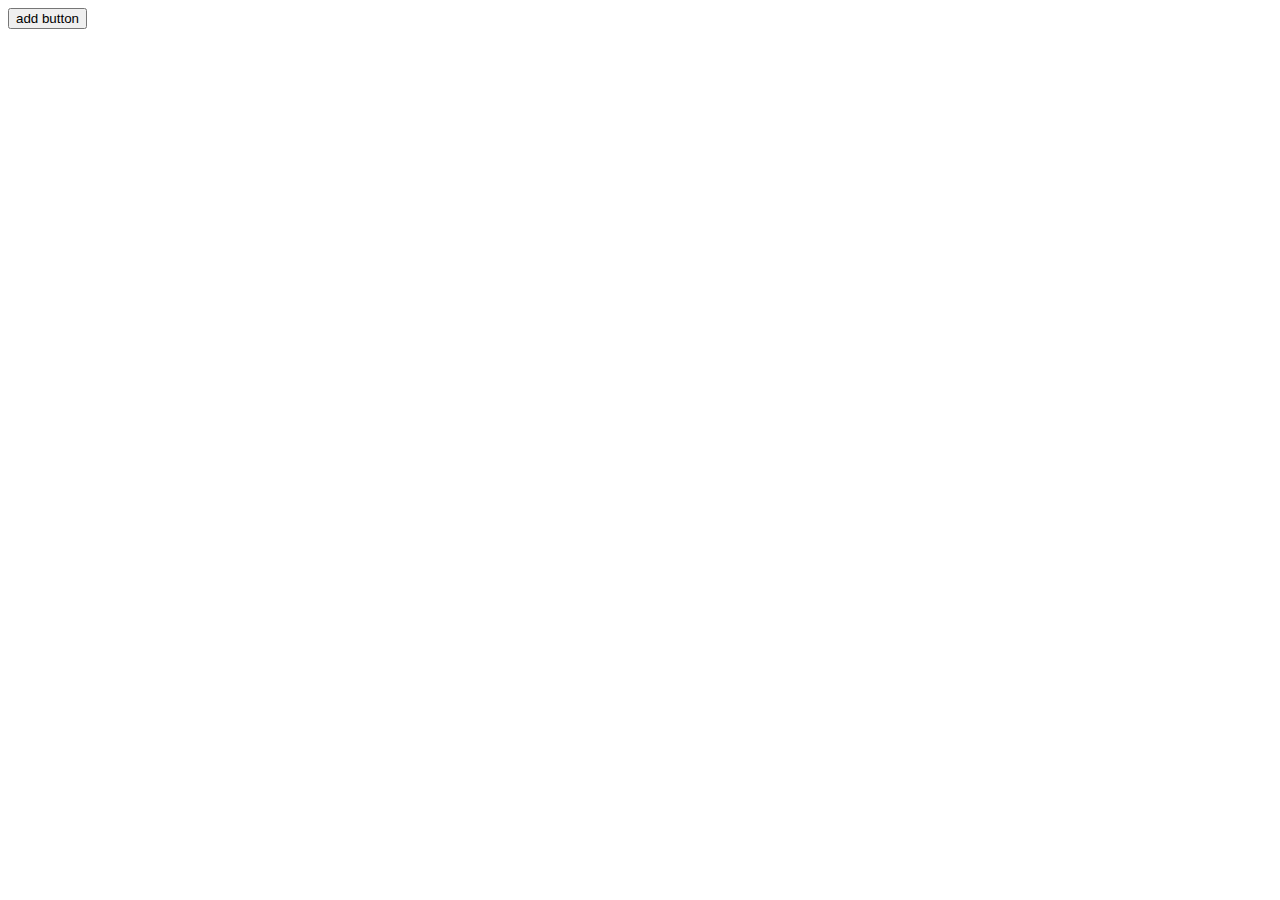
==== index.html @ 5db3c3a9 "button" ====
<!DOCTYPE html>
<html lang="en">
  <head>
    <meta charset="UTF-8" />
    <meta name="viewport" content="width=device-width, initial-scale=1.0" />
    <title>Document</title>
  </head>
  <body>
    <button>add button</button>
    <script src="scripts/script.js"></script>
  </body>
</html>
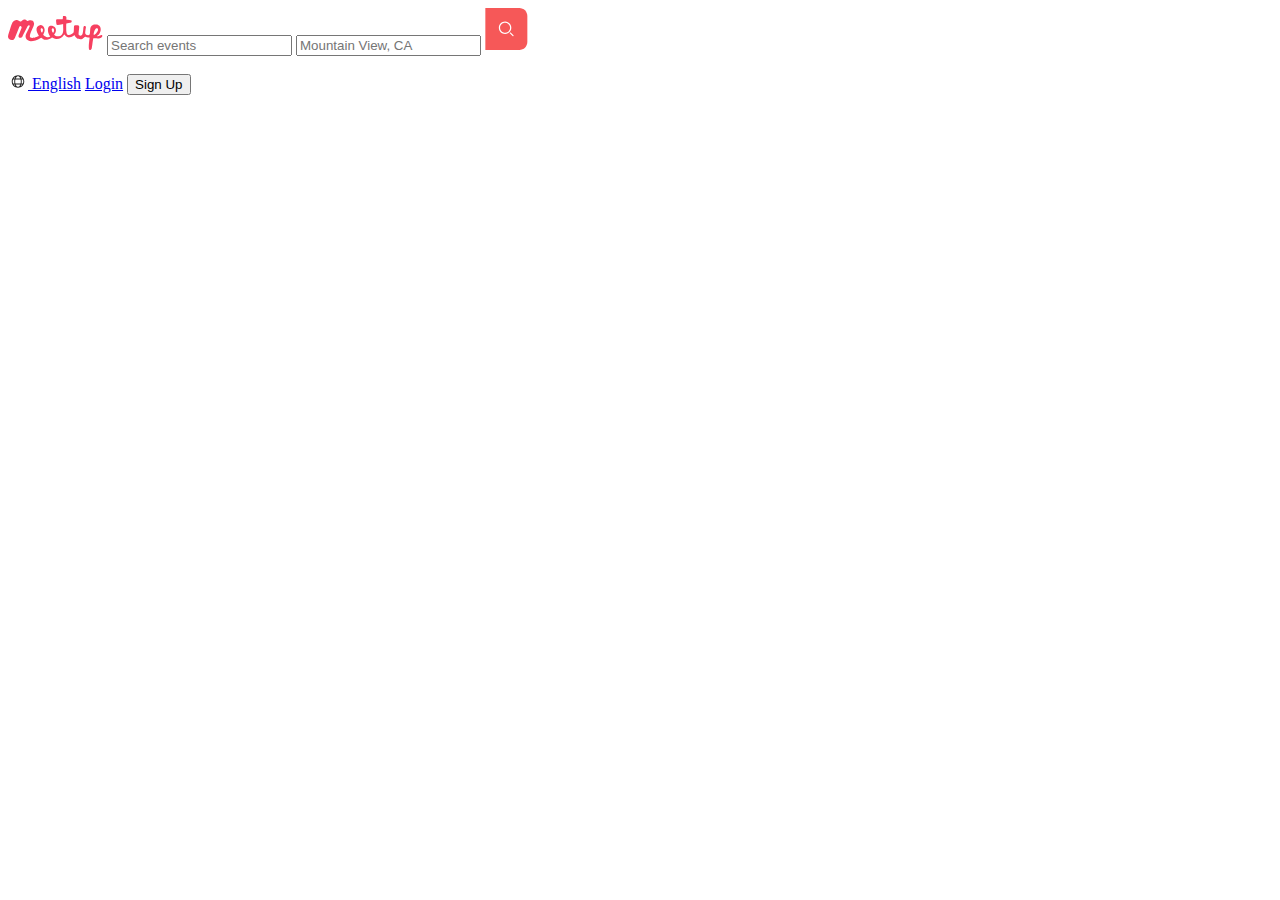
==== commit 173e21f5: "changes_#2" ====
--- a/index.html
+++ b/index.html
@@ -6,7 +6,60 @@
     <title>Document</title>
   </head>
   <body>
-    <button>add button</button>
+    <header class="header">
+      <div class="leftside-head">
+        <a href="./index.html"
+          ><img src="./assets/icons/Vector.svg" alt="" class="header-logo"
+        /></a>
+        <input
+          id="input-left"
+          type="text"
+          placeholder="Search events"
+          class="search__input__left"
+        />
+        <input
+          type="text"
+          placeholder="Mountain View, CA"
+          class="search__input__right"
+        />
+        <img
+          src="./assets/icons/Button - Search events.svg"
+          alt=""
+          class="search__svg"
+        />
+      </div>
+      <div class="rightside-head">
+        <div class="logo-small">
+          <a href="./index.html"
+            ><img
+              src="./assets/images/SVG.png"
+              alt=""
+              class="header-logo-small"
+          /></a>
+        </div>
+        <div class="links-right">
+          <a href="#">
+            <svg
+              width="20"
+              height="15"
+              viewBox="0 0 20 20"
+              fill="none"
+              xmlns="http://www.w3.org/2000/svg"
+            >
+              <path
+                fill-rule="evenodd"
+                clip-rule="evenodd"
+                d="M10.0003 17.0837C10.7695 17.0837 11.6793 16.5575 12.464 15.2497C12.6935 14.8673 12.9004 14.4342 13.0779 13.9587H6.92273C7.10022 14.4342 7.30719 14.8673 7.53666 15.2497C8.32132 16.5575 9.23116 17.0837 10.0003 17.0837ZM6.54964 12.7087C6.35852 11.8802 6.25033 10.9676 6.25033 10.0003C6.25033 9.03308 6.35852 8.12042 6.54964 7.29199H13.451C13.6422 8.12042 13.7503 9.03308 13.7503 10.0003C13.7503 10.9676 13.6422 11.8802 13.451 12.7087H6.54964ZM14.4013 13.9587C14.1162 14.8377 13.7389 15.6216 13.2912 16.2744C14.3324 15.7272 15.2207 14.9283 15.8753 13.9587H14.4013ZM16.5474 12.7087H14.7303C14.9053 11.8595 15.0003 10.9484 15.0003 10.0003C15.0003 9.05224 14.9053 8.14113 14.7303 7.29199H16.5474C16.893 8.12634 17.0837 9.04108 17.0837 10.0003C17.0837 10.9596 16.893 11.8743 16.5474 12.7087ZM5.27032 12.7087H3.4532C3.10768 11.8743 2.91699 10.9596 2.91699 10.0003C2.91699 9.04108 3.10768 8.12634 3.4532 7.29199H5.27032C5.09533 8.14113 5.00033 9.05224 5.00033 10.0003C5.00033 10.9484 5.09533 11.8595 5.27032 12.7087ZM4.12535 13.9587H5.5993C5.88452 14.8377 6.26176 15.6216 6.70951 16.2744C5.66828 15.7272 4.77994 14.9283 4.12535 13.9587ZM6.92273 6.04199H13.0779C12.9004 5.56643 12.6935 5.13333 12.464 4.75089C11.6793 3.44313 10.7695 2.91699 10.0003 2.91699C9.23116 2.91699 8.32132 3.44313 7.53666 4.75089C7.30719 5.13333 7.10022 5.56643 6.92273 6.04199ZM14.4013 6.04199H15.8753C15.2207 5.07234 14.3324 4.27348 13.2912 3.72621C13.7389 4.3791 14.1162 5.16299 14.4013 6.04199ZM6.70951 3.72621C6.26176 4.37911 5.88451 5.16299 5.5993 6.04199H4.12534C4.77994 5.07234 5.66828 4.27348 6.70951 3.72621ZM10.0003 1.66699C14.6027 1.66699 18.3337 5.39795 18.3337 10.0003C18.3337 14.6027 14.6027 18.3337 10.0003 18.3337C5.39795 18.3337 1.66699 14.6027 1.66699 10.0003C1.66699 5.39795 5.39795 1.66699 10.0003 1.66699Z"
+                fill="#212121"
+              />
+            </svg>
+            English</a
+          >
+          <a href="#">Login</a>
+          <button class="btn__header button">Sign Up</button>
+        </div>
+      </div>
+    </header>
     <script src="scripts/script.js"></script>
   </body>
 </html>
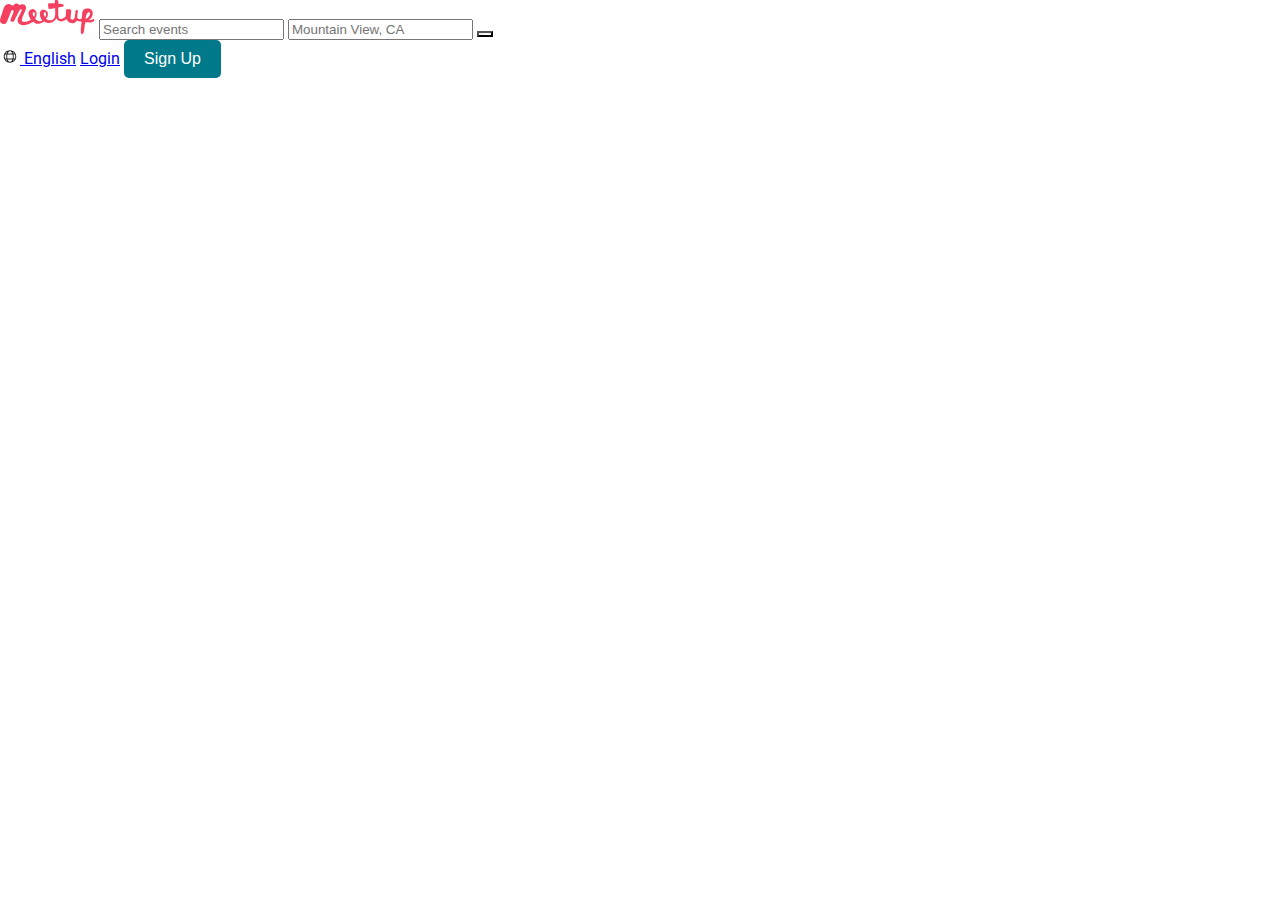
==== commit 46ea6493: "second_commit" ====
--- a/index.html
+++ b/index.html
@@ -4,6 +4,11 @@
     <meta charset="UTF-8" />
     <meta name="viewport" content="width=device-width, initial-scale=1.0" />
     <title>Document</title>
+    <link
+      href="https://fonts.googleapis.com/css2?family=Roboto:ital,wght@0,100;0,300;0,400;0,500;0,700;0,900;1,100;1,300;1,400;1,500;1,700;1,900&amp;display=swap"
+      rel="stylesheet"
+    />
+    <link rel="stylesheet" href="styles/style.css" />
   </head>
   <body>
     <header class="header">
@@ -22,21 +27,16 @@
           placeholder="Mountain View, CA"
           class="search__input__right"
         />
-        <img
-          src="./assets/icons/Button - Search events.svg"
-          alt=""
+        <button
+          style="background-image: url(./assets/icons/Search.svg)"
           class="search__svg"
-        />
+        ></button>
       </div>
       <div class="rightside-head">
-        <div class="logo-small">
+        <!-- <div class="logo-small">
           <a href="./index.html"
-            ><img
-              src="./assets/images/SVG.png"
-              alt=""
-              class="header-logo-small"
-          /></a>
-        </div>
+            ><img src="./assets/images/SVG.png" alt="" class="header-logo-small"/></a>
+        </div> -->
         <div class="links-right">
           <a href="#">
             <svg
--- a/styles/style.css
+++ b/styles/style.css
@@ -0,0 +1,58 @@
+@import url(./header.css);
+
+* {
+  margin: 0;
+  box-sizing: border-box;
+}
+
+body {
+  font-family: "Roboto", sans-serif;
+  background-color: white;
+  color: var(--color-dark);
+  overflow-x: hidden;
+}
+
+/* ЧТО ЭТО ТАКОЕ ??? */
+
+:root {
+  --color-dark: #212121;
+  --color-darkgrey: #707070;
+  --color-btn-blue: #00798a;
+  --color-light-blue-bg: #97cad114;
+  --transition-duration: 0.2s;
+  --color-white: white;
+  --border-radius: 5px;
+}
+/* ЧТО ЭТО ТАКОЕ ??? */
+
+.container {
+  width: 1181px;
+  padding: 0 15px;
+  margin: 0 auto;
+}
+
+.button {
+  background-color: var(--color-btn-blue);
+  color: var(--color-white);
+  font-size: 16px;
+  padding: 10px 20px;
+  border: none;
+  border-radius: var(--border-radius);
+  text-decoration: none;
+  cursor: pointer;
+  white-space: nowrap;
+}
+
+.button:hover {
+  background-color: #16a5b8;
+}
+
+/* ЧТО ЭТО ТАКОЕ ??? */
+a,
+button,
+svg,
+img,
+input * {
+  transition-duration: var(--transition-duration);
+}
+/* ЧТО ЭТО ТАКОЕ ??? */
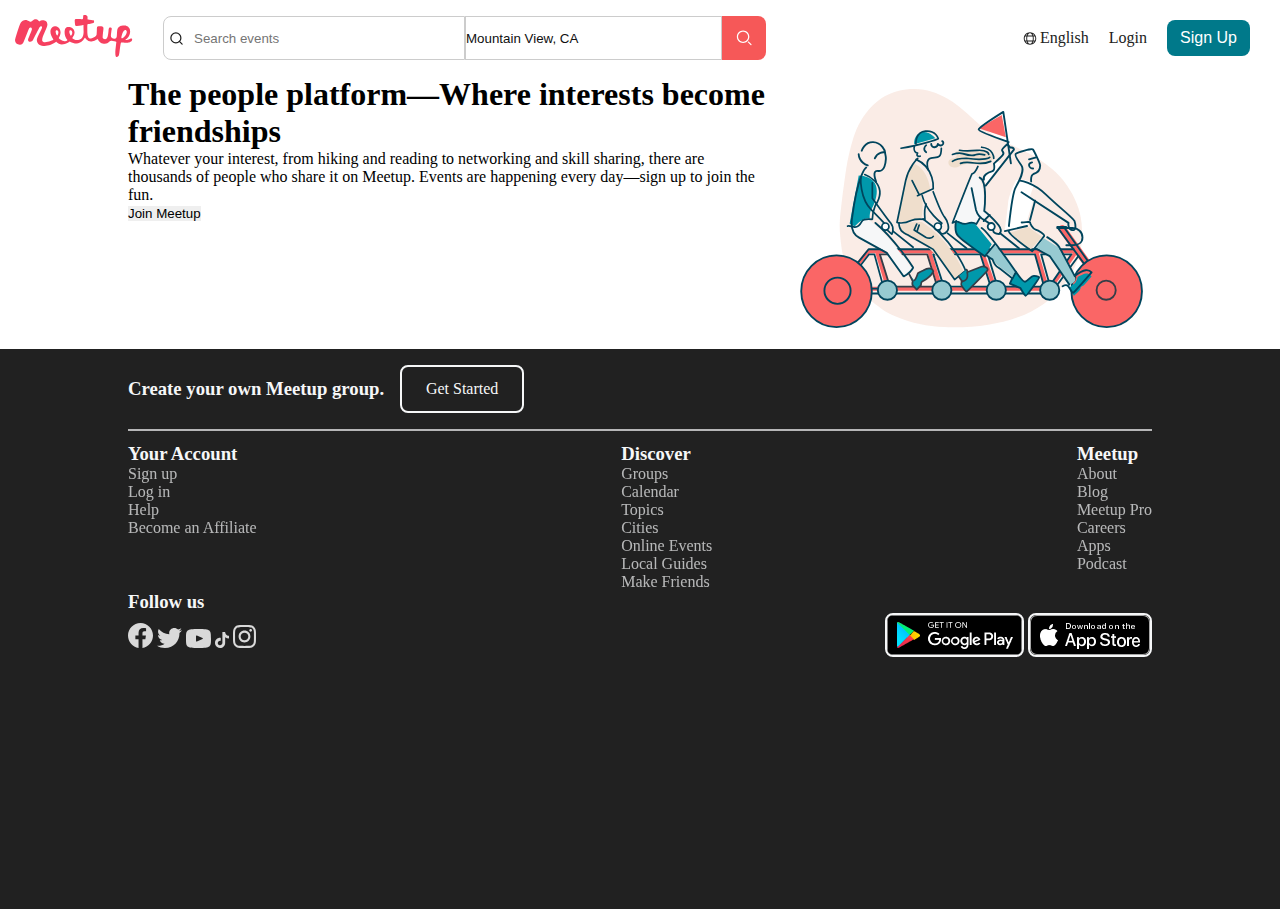
==== commit 1b8bd645: "footer_commit" ====
--- a/index.html
+++ b/index.html
@@ -60,6 +60,76 @@
         </div>
       </div>
     </header>
+
+    <main>
+      <div class="firstMainCont">
+        <div class="firstLeft">
+          <h1>The people platform—Where interests become friendships</h1>
+          <p>
+            Whatever your interest, from hiking and reading to networking and
+            skill sharing, there are thousands of people who share it on Meetup.
+            Events are happening every day—sign up to join the fun.
+          </p>
+          <button>Join Meetup</button>
+        </div>
+        <div class="firstRight">
+          <img src="./assets/icons/irl_event.svg fill.svg" alt="" />
+        </div>
+      </div>
+    </main>
+
+    <footer>
+      <div class="headerFooter">
+        <h3>Create your own Meetup group.</h3>
+        <!-- <button class="footerLink">Get Started</button> -->
+        <a href="#" class="footerLink">Get Started</a>
+      </div>
+      <div class="navAllFooter">
+        <ul>
+          <h3>Your Account</h3>
+          <li><a href="#">Sign up</a></li>
+          <li><a href="#">Log in</a></li>
+          <li><a href="#">Help</a></li>
+          <li><a href="#">Become an Affiliate</a></li>
+        </ul>
+        <ul>
+          <h3>Discover</h3>
+          <li><a href="">Groups</a></li>
+          <li><a href="">Calendar</a></li>
+          <li><a href="">Topics</a></li>
+          <li><a href="">Cities</a></li>
+          <li><a href="">Online Events</a></li>
+          <li><a href="">Local Guides</a></li>
+          <li><a href="">Make Friends</a></li>
+        </ul>
+        <ul>
+          <h3>Meetup</h3>
+          <li><a href="">About</a></li>
+          <li><a href="">Blog</a></li>
+          <li><a href="">Meetup Pro</a></li>
+          <li><a href="">Careers</a></li>
+          <li><a href="">Apps</a></li>
+          <li><a href="">Podcast</a></li>
+        </ul>
+      </div>
+      <div class="socialFooter">
+        <h3>Follow us</h3>
+        <div class="socialMediaAll">
+          <div class="socialMediaLink">
+            <a><img src="./assets/icons/social_facebook.svg" /></a>
+            <a><img src="./assets/icons/social_twitter.svg" /></a>
+            <a><img src="./assets/icons/social_youtube.svg" /></a>
+            <a><img src="./assets/icons/social_tiktok.svg" /></a>
+            <a><img src="./assets/icons/social_instagram.svg" /></a>
+          </div>
+          <div class="socialMediaLinkApp">
+            <a><img src="./assets/icons/google_play.png" alt="" /></a>
+            <a><img src="./assets/icons/app_store.png" alt="" /></a>
+          </div>
+        </div>
+      </div>
+      <div class="bottomFooter"></div>
+    </footer>
     <script src="scripts/script.js"></script>
   </body>
 </html>
--- a/styles/style.css
+++ b/styles/style.css
@@ -1,58 +1,299 @@
-@import url(./header.css);
+html {
+  display: flex;
+  box-sizing: border-box;
+  width: 100%;
+  height: 100%;
+}
+
+body {
+  align-items: center;
+  justify-content: center;
+  max-width: 1520px;
+  height: 100vh;
+}
 
 * {
   margin: 0;
-  box-sizing: border-box;
-}
-
-body {
-  font-family: "Roboto", sans-serif;
-  background-color: white;
-  color: var(--color-dark);
-  overflow-x: hidden;
-}
-
-/* ЧТО ЭТО ТАКОЕ ??? */
-
-:root {
-  --color-dark: #212121;
-  --color-darkgrey: #707070;
-  --color-btn-blue: #00798a;
-  --color-light-blue-bg: #97cad114;
-  --transition-duration: 0.2s;
-  --color-white: white;
-  --border-radius: 5px;
-}
-/* ЧТО ЭТО ТАКОЕ ??? */
-
-.container {
-  width: 1181px;
-  padding: 0 15px;
-  margin: 0 auto;
-}
-
-.button {
-  background-color: var(--color-btn-blue);
-  color: var(--color-white);
-  font-size: 16px;
-  padding: 10px 20px;
+  padding: 0;
+  border: 0;
+  list-style-type: none;
+  outline: none;
+  text-decoration-line: none;
+}
+
+header {
+  display: flex;
+  justify-content: space-between;
+  align-items: center;
+  margin: 15px;
+  -moz-column-gap: 20px;
+       column-gap: 20px;
+}
+
+.header-logo {
+  width: 118px;
+  height: auto;
+  margin-right: 30px;
+}
+
+.head-input input {
+  margin: 0;
+  display: inline-flex;
+  align-items: center;
+}
+
+.header-logo-small {
+  width: 100px;
+  display: none;
+}
+
+.btn-header {
+  margin-right: 15px;
+}
+
+.header-logo:hover {
+  transform: scale(1.1);
+}
+
+.leftside-head {
+  display: flex;
+  align-items: center;
+  justify-content: center;
+}
+
+.rightside-head {
+  display: flex;
+  -moz-column-gap: 20px;
+       column-gap: 20px;
+}
+
+.links-right {
+  display: flex;
+  -moz-column-gap: 20px;
+       column-gap: 20px;
+}
+
+.rightside-head a {
+  display: flex;
+  align-items: center;
+}
+
+a {
+  text-decoration: none;
+  color: #212121;
+}
+
+a:hover {
+  color: #707070;
+  text-decoration: underline;
+}
+
+.search__input__left {
+  border: 1px solid #ccc;
+  border-radius: 8px 0px 0px 8px;
+  width: 300px;
+  height: 42px;
+}
+
+.search__input__right {
+  border: 1px solid #ccc;
+  border: 1px 0px 0px 0px;
+  width: 255px;
+  height: 42px;
+}
+
+.search__input__left::-moz-placeholder {
+  background-image: url('data:image/svg+xml;utf8,<svg xmlns="http://www.w3.org/2000/svg" viewBox="0 0 24 24" fill="none" stroke="%23202020" stroke-width="2" stroke-linecap="round" stroke-linejoin="round"><circle cx="11" cy="11" r="8"></circle><line x1="21" y1="21" x2="16.65" y2="16.65"></line></svg>');
+  background-repeat: no-repeat;
+  background-position: left;
+  background-position: 5px center;
+  padding-left: 30px;
+}
+
+.search__input__left::placeholder {
+  background-image: url('data:image/svg+xml;utf8,<svg xmlns="http://www.w3.org/2000/svg" viewBox="0 0 24 24" fill="none" stroke="%23202020" stroke-width="2" stroke-linecap="round" stroke-linejoin="round"><circle cx="11" cy="11" r="8"></circle><line x1="21" y1="21" x2="16.65" y2="16.65"></line></svg>');
+  background-repeat: no-repeat;
+  background-position: left;
+  background-position: 5px center;
+  padding-left: 30px;
+}
+
+.search__svg {
+  cursor: pointer;
+}
+
+.search__svg:hover {
+  opacity: 80%;
+}
+
+.search__input__right::-moz-placeholder {
+  color: #0f0f0f;
+}
+
+.search__input__right::placeholder {
+  color: #0f0f0f;
+}
+
+.search__svg {
+  width: 44px;
+  height: 44px;
+  background-color: #f65858;
+  background-repeat: no-repeat;
+  background-position: center;
   border: none;
-  border-radius: var(--border-radius);
-  text-decoration: none;
+  border-radius: 0px 8px 8px 0px;
+}
+
+.btn__header {
+  width: 83px;
+  height: 36px;
+  border-radius: 8px;
+  border: none;
   cursor: pointer;
   white-space: nowrap;
-}
-
-.button:hover {
+  font-size: 16px;
+  background-color: rgb(0, 121, 138);
+  color: rgb(255, 255, 255);
+  margin-right: 15px;
+}
+
+.btn__header:hover {
   background-color: #16a5b8;
 }
 
-/* ЧТО ЭТО ТАКОЕ ??? */
-a,
-button,
-svg,
-img,
-input * {
-  transition-duration: var(--transition-duration);
-}
-/* ЧТО ЭТО ТАКОЕ ??? */
+@media (max-width: 1200px) {
+  .header {
+    justify-content: none;
+  }
+  .leftside-head {
+    width: 70%;
+  }
+}
+@media (max-width: 992px) {
+  .header {
+    white-space: unset;
+  }
+  .leftside-head input {
+    width: 60%;
+  }
+  .links-right {
+    -moz-column-gap: 10px;
+         column-gap: 10px;
+    font-size: 14px;
+  }
+}
+@media (max-width: 768px) {
+  .header {
+    flex-wrap: wrap;
+    row-gap: 30px;
+  }
+  .rightside-head {
+    width: 100vw;
+    justify-content: space-between;
+  }
+  #input-left {
+    margin-left: 16px;
+    width: 90%;
+  }
+  .leftside-head {
+    order: 1;
+    flex-basis: 100%;
+  }
+  .header-logo-small {
+    display: block;
+  }
+  .header-logo {
+    display: none;
+  }
+  .search__input__right {
+    display: none;
+  }
+  #input-left {
+    margin-left: 0;
+  }
+}
+@media (max-width: 576px) {
+  #input-left {
+    margin-left: 3px;
+    width: 90%;
+  }
+}
+main {
+  display: flex;
+  justify-content: space-between;
+  padding-left: 10%;
+  padding-right: 10%;
+}
+
+.firstMainCont {
+  display: flex;
+}
+
+footer {
+  display: flex;
+  flex-direction: column;
+  max-width: 1510px;
+  height: 560px;
+  background-color: rgb(33, 33, 33);
+  padding-left: 10%;
+  padding-right: 10%;
+}
+
+.headerFooter {
+  display: flex;
+  flex-direction: row;
+  justify-content: start;
+  align-items: center;
+  border-bottom: 2px solid rgba(246, 247, 248, 0.7);
+  padding: 16px 0;
+  margin-bottom: 12px;
+  gap: 16px;
+}
+
+.headerFooter h3 {
+  color: rgb(246, 247, 248);
+}
+
+.headerFooter a,
+.socialMediaLinkApp a img {
+  border-radius: 8px;
+  border: 2px solid rgb(246, 247, 248);
+}
+
+.footerLink {
+  align-content: center;
+  text-align: center;
+  width: 120px;
+  height: 44px;
+  color: rgb(246, 247, 248);
+  border: 1px solid white;
+  border-radius: 8px;
+}
+.footerLink:hover {
+  transition: opacity 1;
+  text-decoration-line: none;
+}
+
+.navAllFooter {
+  display: flex;
+  flex-direction: row;
+  justify-content: space-between;
+  align-items: start;
+}
+
+footer div ul h3,
+.socialFooter h3 {
+  color: rgb(246, 247, 248);
+}
+
+footer div ul li a {
+  color: rgb(246, 247, 248);
+  opacity: 0.7;
+}
+
+.socialMediaAll {
+  display: flex;
+  flex-direction: row;
+  justify-content: space-between;
+  align-items: center;
+}/*# sourceMappingURL=style.css.map */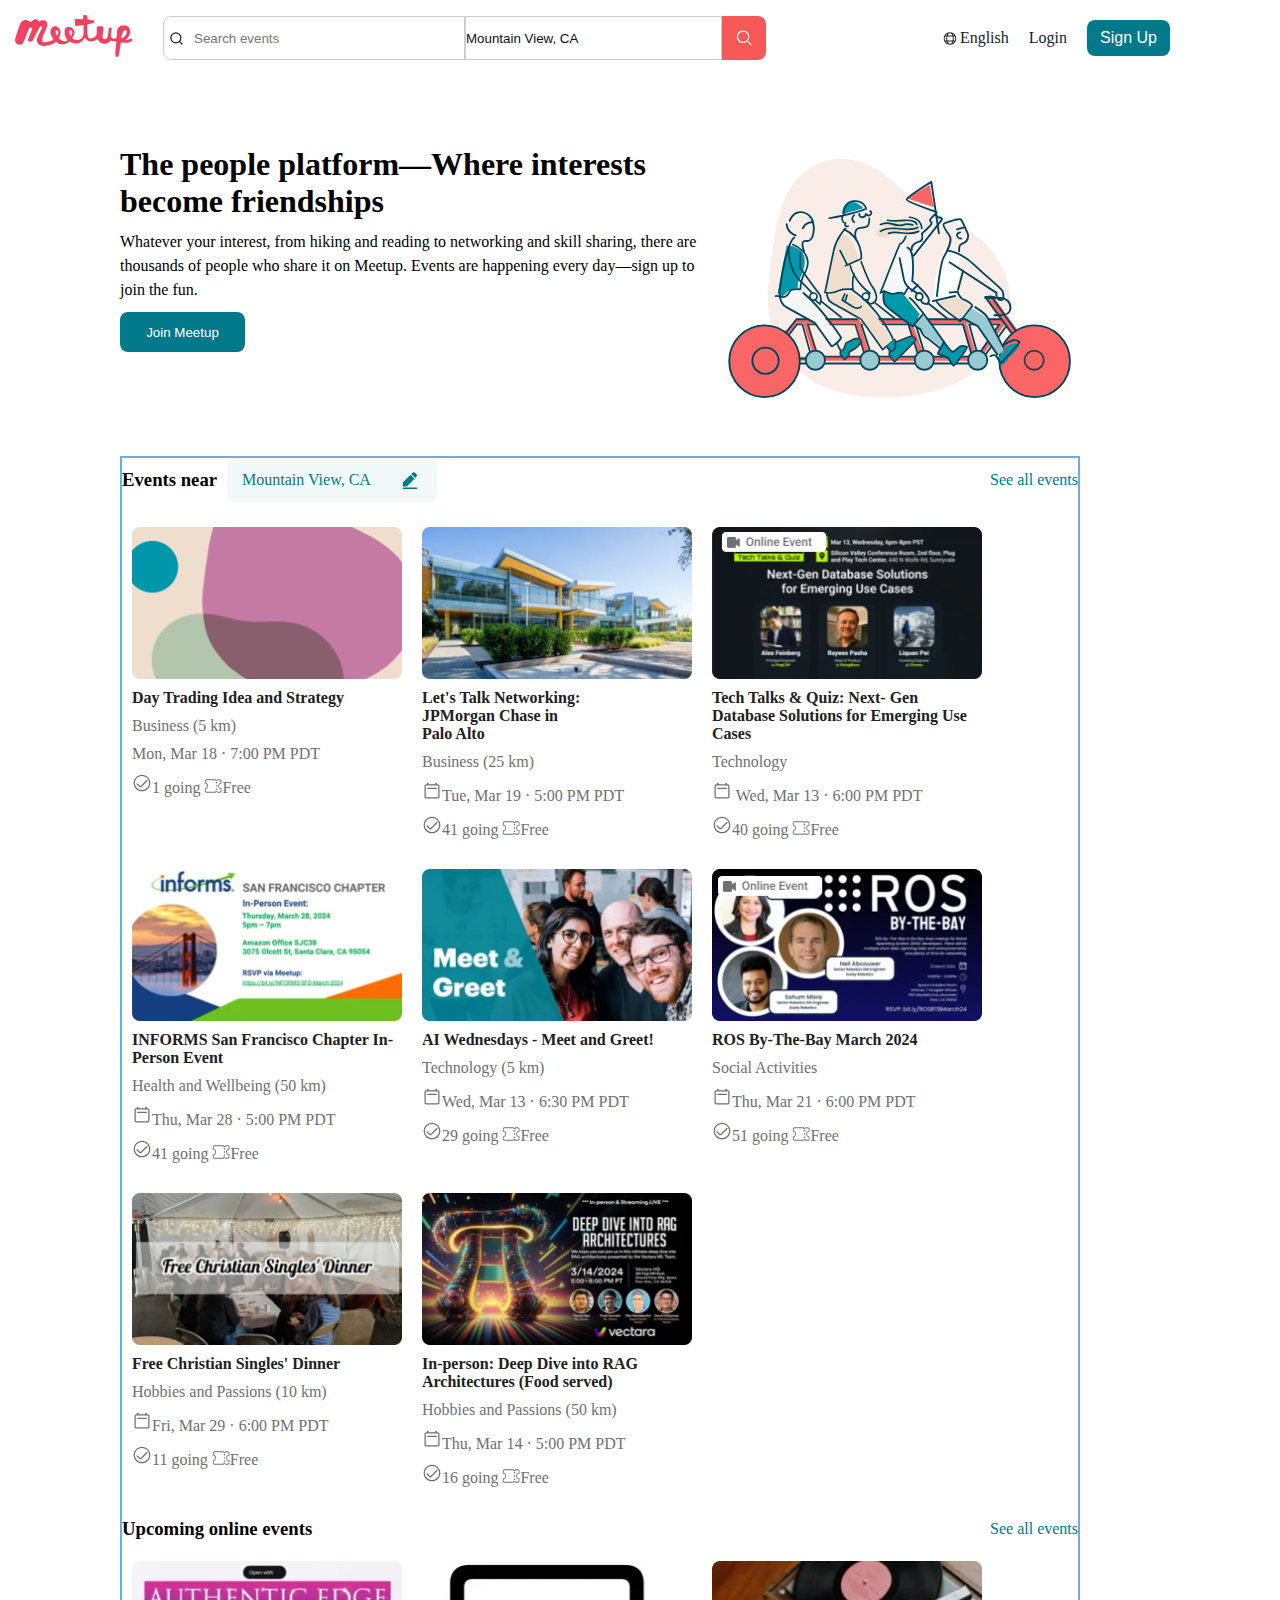
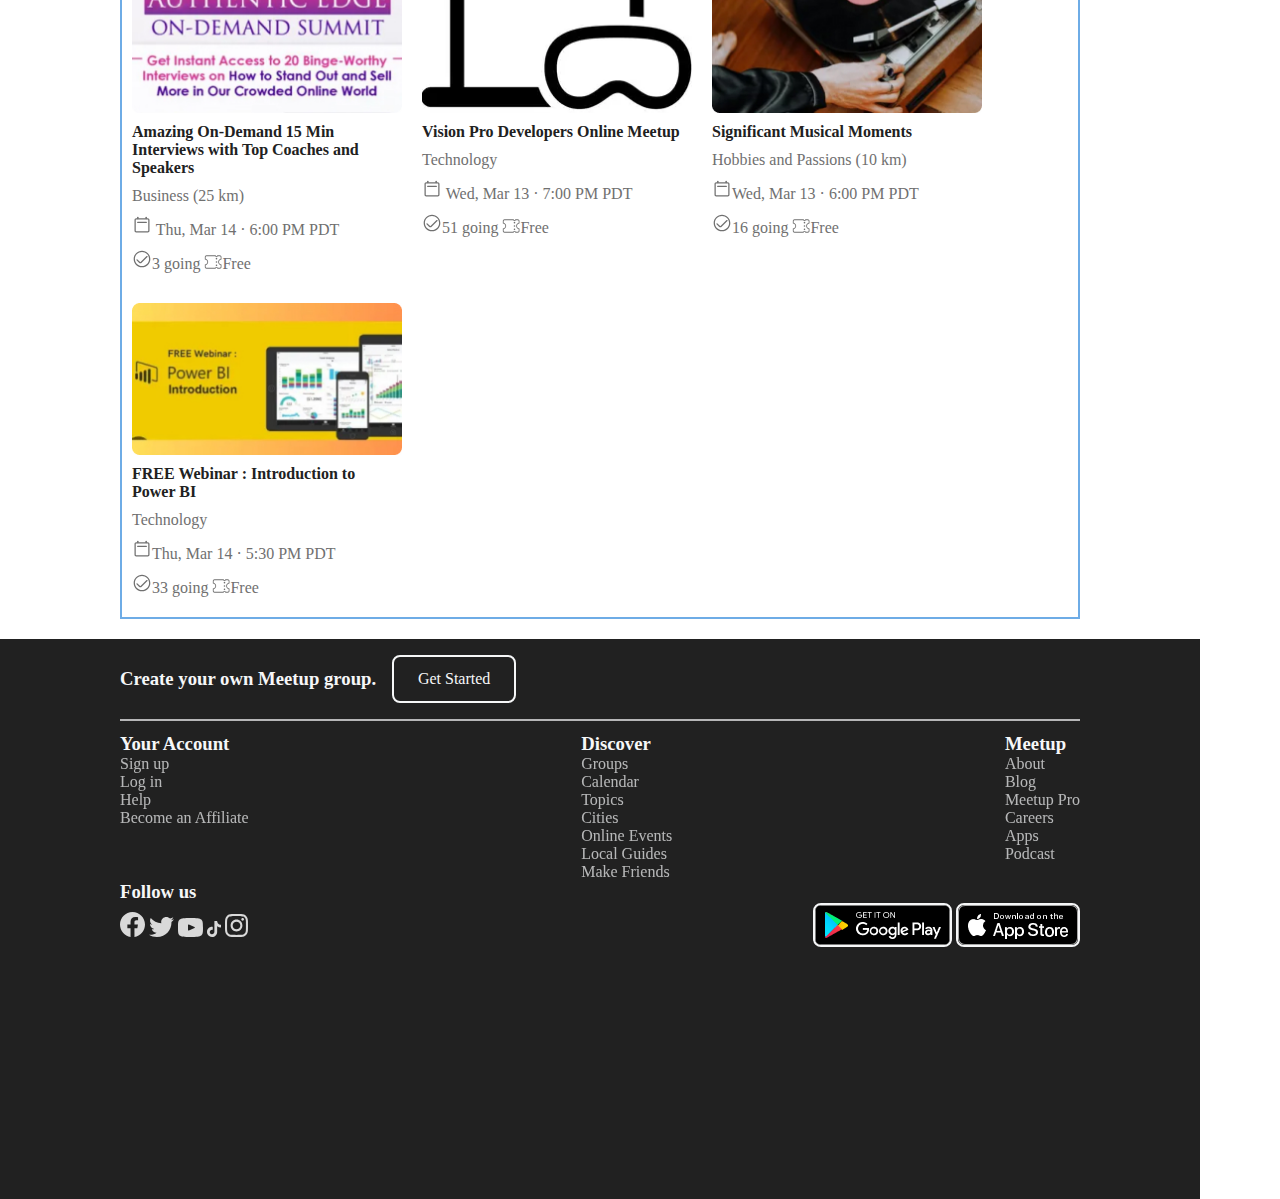
==== commit 893aa9fa: "main" ====
--- a/index.html
+++ b/index.html
@@ -33,10 +33,6 @@
         ></button>
       </div>
       <div class="rightside-head">
-        <!-- <div class="logo-small">
-          <a href="./index.html"
-            ><img src="./assets/images/SVG.png" alt="" class="header-logo-small"/></a>
-        </div> -->
         <div class="links-right">
           <a href="#">
             <svg
@@ -70,10 +66,272 @@
             skill sharing, there are thousands of people who share it on Meetup.
             Events are happening every day—sign up to join the fun.
           </p>
-          <button>Join Meetup</button>
+          <button class="firstMainContBtn">Join Meetup</button>
         </div>
         <div class="firstRight">
           <img src="./assets/icons/irl_event.svg fill.svg" alt="" />
+        </div>
+      </div>
+      <div class="eventsNear">
+        <div class="headEventsNear">
+          <div class="headEventsNearLeft">
+            <h3>Events near</h3>
+            <div class="mountainView">
+              <p>Mountain View, CA</p>
+              <img src="./assets/icons/MountainView.svg" alt="" />
+            </div>
+          </div>
+          <div class="headEventsNearRight">
+            <p>See all events</p>
+          </div>
+        </div>
+
+        <div class="allEventsNear">
+          <div class="eventsBoxItem">
+            <img src="./assets/event_img/events_item1.png" alt="" />
+            <div class="eventsInfo">
+              <ul class="infoItems">
+                <li>
+                  <h4>Day Trading Idea and Strategy</h4>
+                </li>
+                <li>Business (5 km)</li>
+                <li><img src="" alt="" />Mon, Mar 18 · 7:00 PM PDT</li>
+                <li>
+                  <img src="./assets/icons/going.svg" alt="" />1 going
+                  <img src="./assets/icons/TicketFree.svg" alt="" />Free
+                </li>
+              </ul>
+            </div>
+          </div>
+          <div class="eventsBoxItem">
+            <img src="./assets/event_img/events_item2.jpg" alt="" />
+            <div class="eventsInfo">
+              <ul class="infoItems">
+                <li>
+                  <h4>
+                    Let's Talk Networking: <br />
+                    JPMorgan Chase in <br />
+                    Palo Alto
+                  </h4>
+                </li>
+                <li>Business (25 km)</li>
+                <li>
+                  <img src="./assets/icons/calendar.svg" alt="" />Tue, Mar 19 ·
+                  5:00 PM PDT
+                </li>
+                <li>
+                  <img src="./assets/icons/going.svg" alt="" />41 going
+                  <img src="./assets/icons/TicketFree.svg" alt="" />Free
+                </li>
+              </ul>
+            </div>
+          </div>
+          <div class="eventsBoxItem">
+            <img src="./assets/event_img/events_item3.jpg" alt="" />
+            <div class="eventsInfo">
+              <ul class="infoItems">
+                <li>
+                  <h4>
+                    Tech Talks & Quiz: Next- Gen Database Solutions for Emerging
+                    Use Cases
+                  </h4>
+                </li>
+                <li>Technology</li>
+                <li>
+                  <img src="./assets/icons/calendar.svg" alt="" /> Wed, Mar 13 ·
+                  6:00 PM PDT
+                </li>
+                <li>
+                  <img src="./assets/icons/going.svg" alt="" />40 going
+                  <img src="./assets/icons/TicketFree.svg" alt="" />Free
+                </li>
+              </ul>
+            </div>
+          </div>
+          <div class="eventsBoxItem">
+            <img src="./assets/event_img/events_item4.jpg" alt="" />
+            <div class="eventsInfo">
+              <ul class="infoItems">
+                <li>
+                  <h4>INFORMS San Francisco Chapter In-Person Event</h4>
+                </li>
+                <li>Health and Wellbeing (50 km)</li>
+                <li>
+                  <img src="./assets/icons/calendar.svg" alt="" />Thu, Mar 28 ·
+                  5:00 PM PDT
+                </li>
+                <li>
+                  <img src="./assets/icons/going.svg" alt="" />41 going
+                  <img src="./assets/icons/TicketFree.svg" alt="" />Free
+                </li>
+              </ul>
+            </div>
+          </div>
+          <div class="eventsBoxItem">
+            <img src="./assets/event_img/events_item5.jpg" alt="" />
+            <div class="eventsInfo">
+              <ul class="infoItems">
+                <li>
+                  <h4>AI Wednesdays - Meet and Greet!</h4>
+                </li>
+                <li>Technology (5 km)</li>
+                <li>
+                  <img src="./assets/icons/calendar.svg" alt="" />Wed, Mar 13 ·
+                  6:30 PM PDT
+                </li>
+                <li>
+                  <img src="./assets/icons/going.svg" alt="" />29 going
+                  <img src="./assets/icons/TicketFree.svg" alt="" />Free
+                </li>
+              </ul>
+            </div>
+          </div>
+          <div class="eventsBoxItem">
+            <img src="./assets/event_img/events_item6.png" alt="" />
+            <div class="eventsInfo">
+              <ul class="infoItems">
+                <li>
+                  <h4>ROS By-The-Bay March 2024</h4>
+                </li>
+                <li>Social Activities</li>
+                <li>
+                  <img src="./assets/icons/calendar.svg" alt="" />Thu, Mar 21 ·
+                  6:00 PM PDT
+                </li>
+                <li>
+                  <img src="./assets/icons/going.svg" alt="" />51 going
+                  <img src="./assets/icons/TicketFree.svg" alt="" />Free
+                </li>
+              </ul>
+            </div>
+          </div>
+          <div class="eventsBoxItem">
+            <img src="./assets/event_img/events_item7.jpg" alt="" />
+            <div class="eventsInfo">
+              <ul class="infoItems">
+                <li>
+                  <h4>Free Christian Singles' Dinner</h4>
+                </li>
+                <li>Hobbies and Passions (10 km)</li>
+                <li>
+                  <img src="./assets/icons/calendar.svg" alt="" />Fri, Mar 29 ·
+                  6:00 PM PDT
+                </li>
+                <li>
+                  <img src="./assets/icons/going.svg" alt="" />11 going
+                  <img src="./assets/icons/TicketFree.svg" alt="" />Free
+                </li>
+              </ul>
+            </div>
+          </div>
+          <div class="eventsBoxItem">
+            <img src="./assets/event_img/events_item8.jpg" alt="" />
+            <div class="eventsInfo">
+              <ul class="infoItems">
+                <li>
+                  <h4>
+                    In-person: Deep Dive into RAG Architectures (Food served)
+                  </h4>
+                </li>
+                <li>Hobbies and Passions (50 km)</li>
+                <li>
+                  <img src="./assets/icons/calendar.svg" alt="" />Thu, Mar 14 ·
+                  5:00 PM PDT
+                </li>
+                <li>
+                  <img src="./assets/icons/going.svg" alt="" />16 going
+                  <img src="./assets/icons/TicketFree.svg" alt="" />Free
+                </li>
+              </ul>
+            </div>
+          </div>
+        </div>
+        <div class="onlineEvents">
+          <div class="headerOnlineEvents">
+            <h3>Upcoming online events</h3>
+            <p>See all events</p>
+          </div>
+          <div class="allOnlineEvents">
+            <div class="eventsBoxItem">
+              <img src="./assets/event_img/upcomming_events_item1.jpg" alt="" />
+              <div class="eventsInfo">
+                <ul class="infoItems">
+                  <li>
+                    <h4>
+                      Amazing On-Demand 15 Min Interviews with Top Coaches and
+                      Speakers
+                    </h4>
+                  </li>
+                  <li>Business (25 km)</li>
+                  <li>
+                    <img src="./assets/icons/calendar.svg" alt="" /> Thu, Mar 14
+                    · 6:00 PM PDT
+                  </li>
+                  <li>
+                    <img src="./assets/icons/going.svg" alt="" />3 going
+                    <img src="./assets/icons/TicketFree.svg" alt="" />Free
+                  </li>
+                </ul>
+              </div>
+            </div>
+            <div class="eventsBoxItem">
+              <img src="./assets/event_img/upcomming_events_item2.png" alt="" />
+              <div class="eventsInfo">
+                <ul class="infoItems">
+                  <li>
+                    <h4>Vision Pro Developers Online Meetup</h4>
+                  </li>
+                  <li>Technology</li>
+                  <li>
+                    <img src="./assets/icons/calendar.svg" alt="" /> Wed, Mar 13
+                    · 7:00 PM PDT
+                  </li>
+                  <li>
+                    <img src="./assets/icons/going.svg" alt="" />51 going
+                    <img src="./assets/icons/TicketFree.svg" alt="" />Free
+                  </li>
+                </ul>
+              </div>
+            </div>
+            <div class="eventsBoxItem">
+              <img src="./assets/event_img/upcomming_events_item3.jpg" alt="" />
+              <div class="eventsInfo">
+                <ul class="infoItems">
+                  <li>
+                    <h4>Significant Musical Moments</h4>
+                  </li>
+                  <li>Hobbies and Passions (10 km)</li>
+                  <li>
+                    <img src="./assets/icons/calendar.svg" alt="" />Wed, Mar 13
+                    · 6:00 PM PDT
+                  </li>
+                  <li>
+                    <img src="./assets/icons/going.svg" alt="" />16 going
+                    <img src="./assets/icons/TicketFree.svg" alt="" />Free
+                  </li>
+                </ul>
+              </div>
+            </div>
+            <div class="eventsBoxItem">
+              <img src="./assets/event_img/upcomming_events_item4.jpg" alt="" />
+              <div class="eventsInfo">
+                <ul class="infoItems">
+                  <li>
+                    <h4>FREE Webinar : Introduction to Power BI</h4>
+                  </li>
+                  <li>Technology</li>
+                  <li>
+                    <img src="./assets/icons/calendar.svg" alt="" />Thu, Mar 14
+                    · 5:30 PM PDT
+                  </li>
+                  <li>
+                    <img src="./assets/icons/going.svg" alt="" />33 going
+                    <img src="./assets/icons/TicketFree.svg" alt="" />Free
+                  </li>
+                </ul>
+              </div>
+            </div>
+          </div>
         </div>
       </div>
     </main>
--- a/styles/style.css
+++ b/styles/style.css
@@ -220,6 +220,7 @@
 }
 main {
   display: flex;
+  flex-direction: column;
   justify-content: space-between;
   padding-left: 10%;
   padding-right: 10%;
@@ -227,6 +228,113 @@
 
 .firstMainCont {
   display: flex;
+  margin-top: 70px;
+  max-width: 1196px;
+  margin-bottom: 30px;
+}
+
+main div div p {
+  margin: 10px 0;
+  line-height: 24px;
+  font-size: 16px;
+}
+
+.firstMainContBtn {
+  width: 125px;
+  height: 40px;
+  border-radius: 8px;
+  background-color: rgb(0, 121, 138);
+  color: rgb(255, 255, 255);
+}
+
+.firstLeft {
+  width: 600px;
+}
+
+.firstRight {
+  width: 380px;
+  height: 270px;
+  margin-bottom: 10px;
+}
+
+.eventsNear {
+  display: flex;
+  flex-direction: column;
+  margin-bottom: 20px;
+  border: 2px solid rgb(110, 172, 230);
+}
+
+.headEventsNear {
+  display: flex;
+  align-items: center;
+  justify-content: space-between;
+  max-width: 1196px;
+}
+
+.headEventsNearLeft {
+  display: flex;
+  align-items: center;
+  justify-content: start;
+}
+
+.mountainView {
+  display: flex;
+  align-items: center;
+  justify-content: space-between;
+  width: 180px;
+  height: 44px;
+  background-color: rgba(151, 202, 209, 0.12);
+  color: rgb(0, 121, 138);
+  border-radius: 8px;
+  margin-left: 10px;
+  padding: 0 15px;
+  cursor: pointer;
+}
+
+.headEventsNearRight p {
+  color: rgb(0, 121, 138);
+  cursor: pointer;
+}
+
+.allEventsNear {
+  display: flex;
+  flex-wrap: wrap;
+  max-width: 1196px;
+  margin-top: 15px;
+}
+
+.eventsBoxItem {
+  display: flex;
+  flex-direction: column;
+  max-width: 270px;
+  max-height: 400px;
+  margin: 10px;
+}
+
+.infoItems li {
+  color: rgb(112, 112, 112);
+  margin: 10px 0;
+}
+
+.infoItems li h4 {
+  color: rgb(33, 33, 33);
+}
+
+.headerOnlineEvents {
+  display: flex;
+  align-items: center;
+  justify-content: space-between;
+}
+
+.headerOnlineEvents p {
+  color: rgb(0, 121, 138);
+  cursor: pointer;
+}
+
+.allOnlineEvents {
+  display: flex;
+  flex-wrap: wrap;
+  max-width: 1196px;
 }
 
 footer {
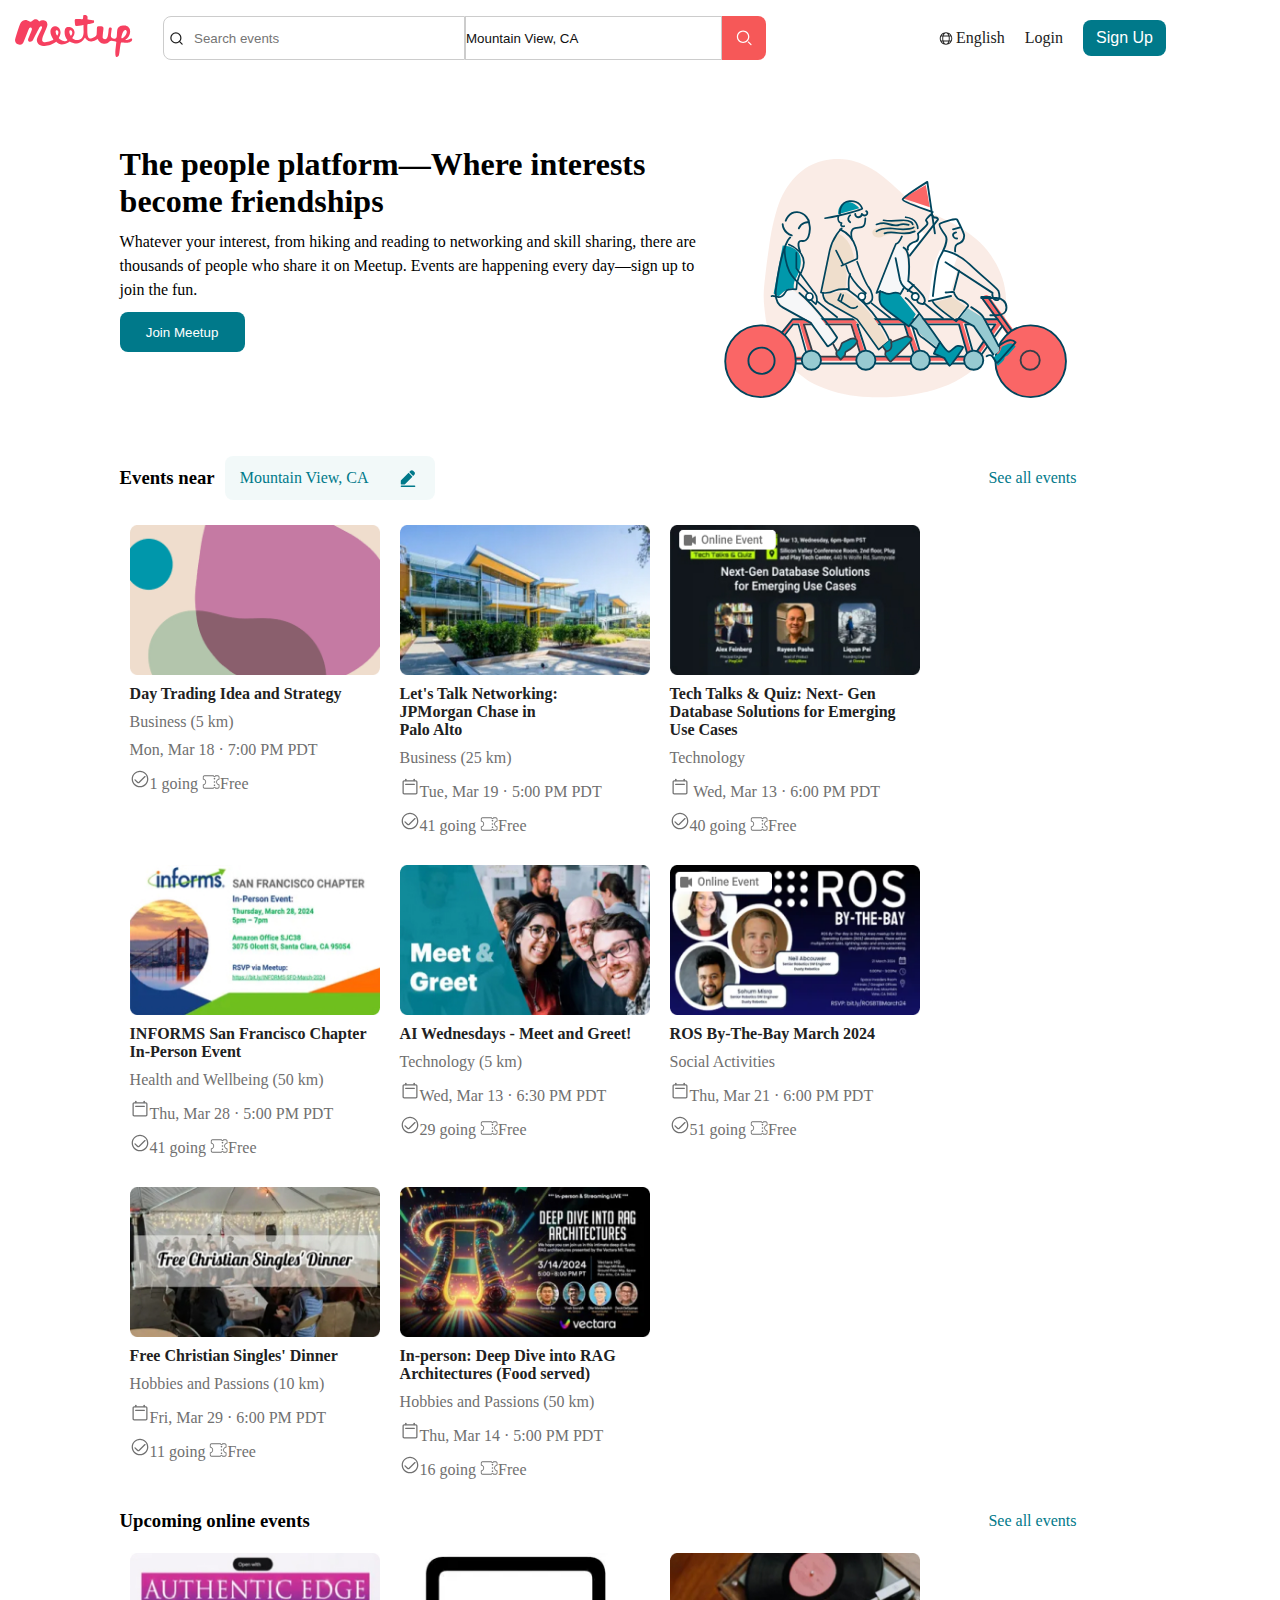
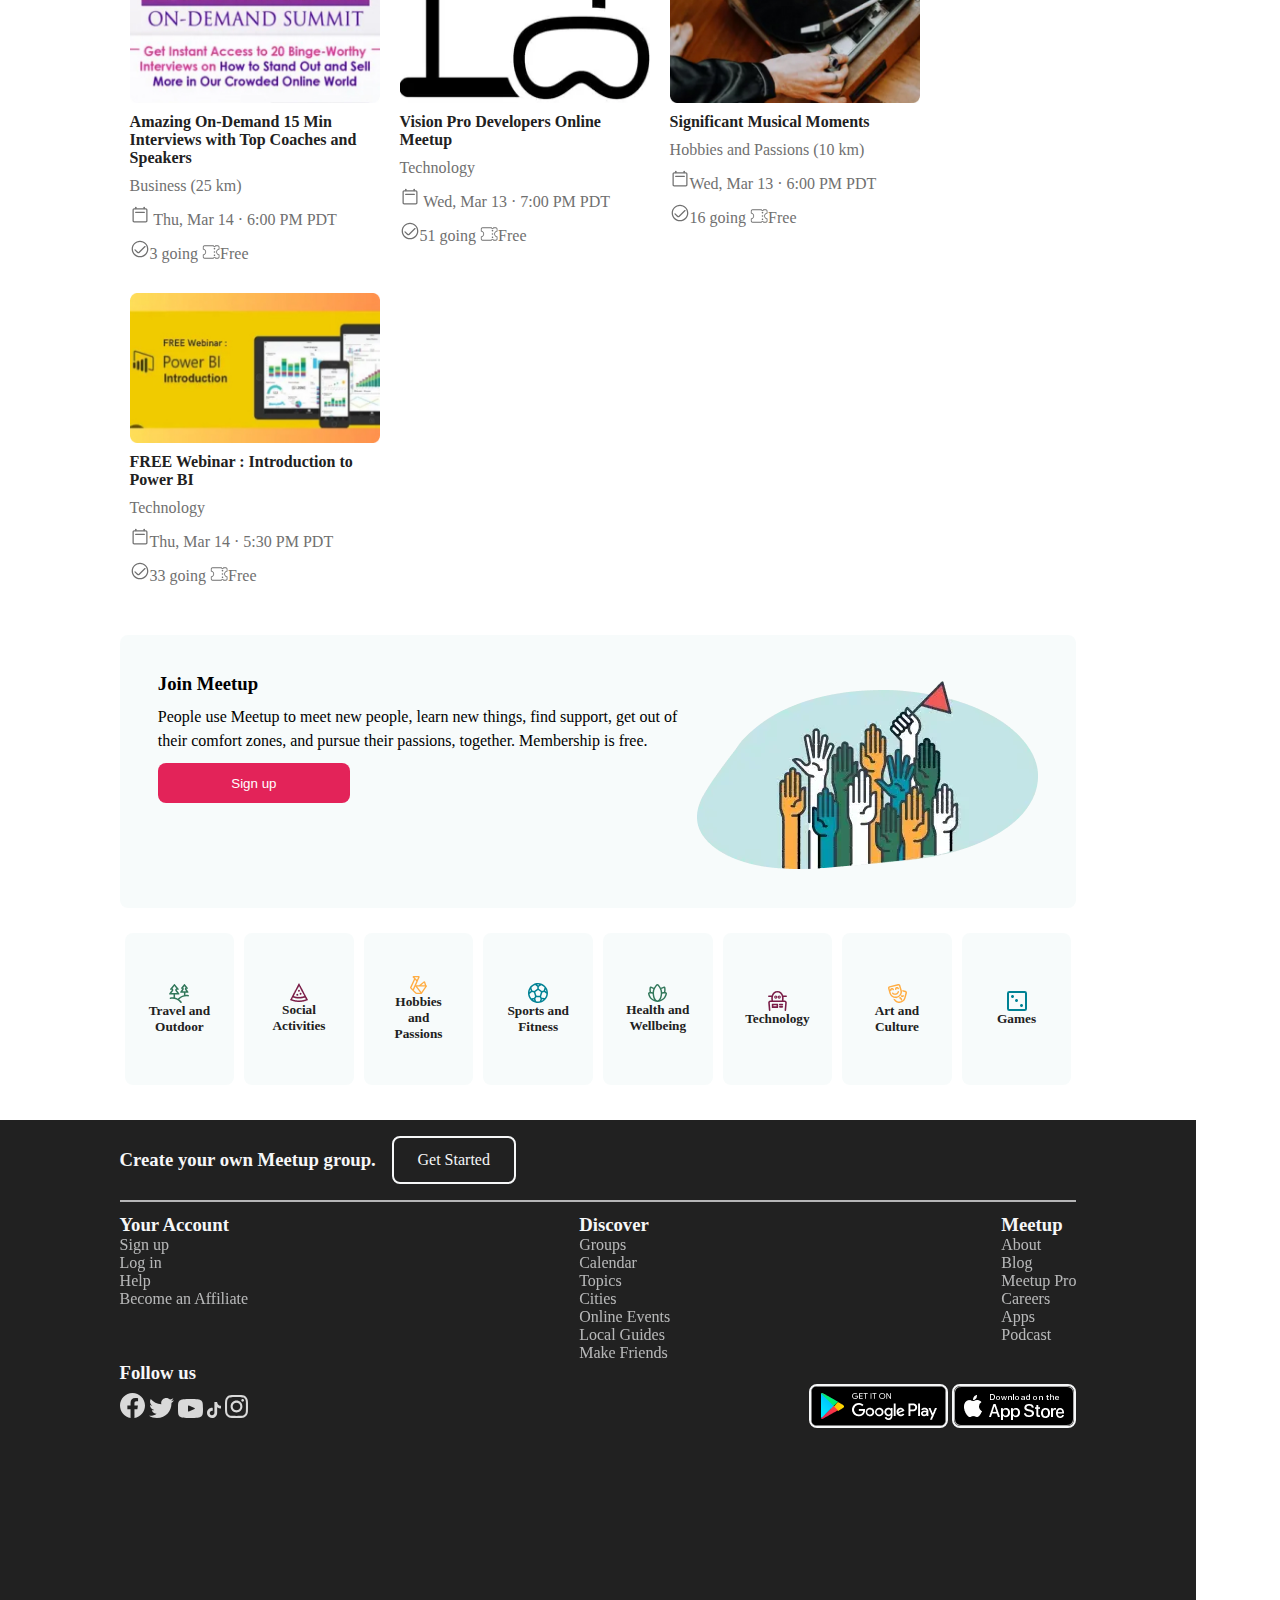
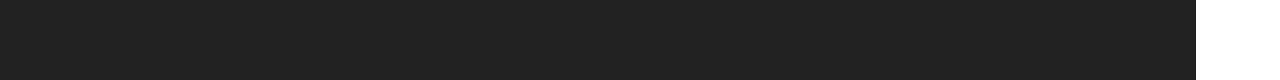
==== commit fcfc88ca: "Join_Meetup" ====
--- a/index.html
+++ b/index.html
@@ -88,7 +88,11 @@
 
         <div class="allEventsNear">
           <div class="eventsBoxItem">
-            <img src="./assets/event_img/events_item1.png" alt="" />
+            <img
+              class="eventsBoxItemImg"
+              src="./assets/event_img/events_item1.png"
+              alt=""
+            />
             <div class="eventsInfo">
               <ul class="infoItems">
                 <li>
@@ -104,7 +108,11 @@
             </div>
           </div>
           <div class="eventsBoxItem">
-            <img src="./assets/event_img/events_item2.jpg" alt="" />
+            <img
+              class="eventsBoxItemImg"
+              src="./assets/event_img/events_item2.jpg"
+              alt=""
+            />
             <div class="eventsInfo">
               <ul class="infoItems">
                 <li>
@@ -127,7 +135,11 @@
             </div>
           </div>
           <div class="eventsBoxItem">
-            <img src="./assets/event_img/events_item3.jpg" alt="" />
+            <img
+              class="eventsBoxItemImg"
+              src="./assets/event_img/events_item3.jpg"
+              alt=""
+            />
             <div class="eventsInfo">
               <ul class="infoItems">
                 <li>
@@ -149,7 +161,11 @@
             </div>
           </div>
           <div class="eventsBoxItem">
-            <img src="./assets/event_img/events_item4.jpg" alt="" />
+            <img
+              class="eventsBoxItemImg"
+              src="./assets/event_img/events_item4.jpg"
+              alt=""
+            />
             <div class="eventsInfo">
               <ul class="infoItems">
                 <li>
@@ -168,7 +184,11 @@
             </div>
           </div>
           <div class="eventsBoxItem">
-            <img src="./assets/event_img/events_item5.jpg" alt="" />
+            <img
+              class="eventsBoxItemImg"
+              src="./assets/event_img/events_item5.jpg"
+              alt=""
+            />
             <div class="eventsInfo">
               <ul class="infoItems">
                 <li>
@@ -187,7 +207,11 @@
             </div>
           </div>
           <div class="eventsBoxItem">
-            <img src="./assets/event_img/events_item6.png" alt="" />
+            <img
+              class="eventsBoxItemImg"
+              src="./assets/event_img/events_item6.png"
+              alt=""
+            />
             <div class="eventsInfo">
               <ul class="infoItems">
                 <li>
@@ -206,7 +230,11 @@
             </div>
           </div>
           <div class="eventsBoxItem">
-            <img src="./assets/event_img/events_item7.jpg" alt="" />
+            <img
+              class="eventsBoxItemImg"
+              src="./assets/event_img/events_item7.jpg"
+              alt=""
+            />
             <div class="eventsInfo">
               <ul class="infoItems">
                 <li>
@@ -225,7 +253,11 @@
             </div>
           </div>
           <div class="eventsBoxItem">
-            <img src="./assets/event_img/events_item8.jpg" alt="" />
+            <img
+              class="eventsBoxItemImg"
+              src="./assets/event_img/events_item8.jpg"
+              alt=""
+            />
             <div class="eventsInfo">
               <ul class="infoItems">
                 <li>
@@ -253,7 +285,11 @@
           </div>
           <div class="allOnlineEvents">
             <div class="eventsBoxItem">
-              <img src="./assets/event_img/upcomming_events_item1.jpg" alt="" />
+              <img
+                class="eventsBoxItemImg"
+                src="./assets/event_img/upcomming_events_item1.jpg"
+                alt=""
+              />
               <div class="eventsInfo">
                 <ul class="infoItems">
                   <li>
@@ -275,7 +311,11 @@
               </div>
             </div>
             <div class="eventsBoxItem">
-              <img src="./assets/event_img/upcomming_events_item2.png" alt="" />
+              <img
+                class="eventsBoxItemImg"
+                src="./assets/event_img/upcomming_events_item2.png"
+                alt=""
+              />
               <div class="eventsInfo">
                 <ul class="infoItems">
                   <li>
@@ -294,7 +334,11 @@
               </div>
             </div>
             <div class="eventsBoxItem">
-              <img src="./assets/event_img/upcomming_events_item3.jpg" alt="" />
+              <img
+                class="eventsBoxItemImg"
+                src="./assets/event_img/upcomming_events_item3.jpg"
+                alt=""
+              />
               <div class="eventsInfo">
                 <ul class="infoItems">
                   <li>
@@ -313,7 +357,11 @@
               </div>
             </div>
             <div class="eventsBoxItem">
-              <img src="./assets/event_img/upcomming_events_item4.jpg" alt="" />
+              <img
+                class="eventsBoxItemImg"
+                src="./assets/event_img/upcomming_events_item4.jpg"
+                alt=""
+              />
               <div class="eventsInfo">
                 <ul class="infoItems">
                   <li>
@@ -332,6 +380,56 @@
               </div>
             </div>
           </div>
+        </div>
+      </div>
+
+      <div class="joinMeetup">
+        <div class="joinMeetupLeft">
+          <h3>Join Meetup</h3>
+          <p>
+            People use Meetup to meet new people, learn new things, find
+            support, get out of their comfort zones, and pursue their passions,
+            together. Membership is free.
+          </p>
+          <button>Sign up</button>
+        </div>
+        <div class="joinMeetupRight">
+          <img src="./assets/event_img/joinMeetup.svg" alt="" />
+        </div>
+      </div>
+
+      <div class="topCategories">
+        <div>
+          <img src="./assets/icons/travel_and_outdoor.svg.svg" alt="" />
+          <h5>Travel and Outdoor</h5>
+        </div>
+        <div>
+          <img src="./assets/icons/Social_activities.png" alt="" />
+          <h5>Social Activities</h5>
+        </div>
+        <div>
+          <img src="./assets/icons/Hobbies.svg" alt="" />
+          <h5>Hobbies and Passions</h5>
+        </div>
+        <div>
+          <img src="./assets/icons/Sport.svg" alt="" />
+          <h5>Sports and Fitness</h5>
+        </div>
+        <div>
+          <img src="./assets/icons/Health.svg" alt="" />
+          <h5>Health and Wellbeing</h5>
+        </div>
+        <div>
+          <img src="./assets/icons/Tech.svg" alt="" />
+          <h5>Technology</h5>
+        </div>
+        <div>
+          <img src="./assets/icons/art_and_culture.svg.svg" alt="" />
+          <h5>Art and Culture</h5>
+        </div>
+        <div>
+          <img src="./assets/icons/Games.svg" alt="" />
+          <h5>Games</h5>
         </div>
       </div>
     </main>
--- a/styles/style.css
+++ b/styles/style.css
@@ -28,6 +28,8 @@
   margin: 15px;
   -moz-column-gap: 20px;
        column-gap: 20px;
+  max-width: 1512px;
+  max-height: 64px;
 }
 
 .header-logo {
@@ -40,6 +42,7 @@
   margin: 0;
   display: inline-flex;
   align-items: center;
+  padding: 10px;
 }
 
 .header-logo-small {
@@ -222,6 +225,7 @@
   display: flex;
   flex-direction: column;
   justify-content: space-between;
+  max-width: 1196px;
   padding-left: 10%;
   padding-right: 10%;
 }
@@ -260,8 +264,7 @@
 .eventsNear {
   display: flex;
   flex-direction: column;
-  margin-bottom: 20px;
-  border: 2px solid rgb(110, 172, 230);
+  margin-bottom: 30px;
 }
 
 .headEventsNear {
@@ -298,7 +301,9 @@
 
 .allEventsNear {
   display: flex;
+  justify-content: start;
   flex-wrap: wrap;
+  box-sizing: border-box;
   max-width: 1196px;
   margin-top: 15px;
 }
@@ -306,9 +311,14 @@
 .eventsBoxItem {
   display: flex;
   flex-direction: column;
-  max-width: 270px;
+  max-width: 250px;
   max-height: 400px;
   margin: 10px;
+}
+
+.eventsBoxItem .eventsBoxItemImg {
+  max-width: 250px;
+  height: 150px;
 }
 
 .infoItems li {
@@ -335,6 +345,55 @@
   display: flex;
   flex-wrap: wrap;
   max-width: 1196px;
+}
+
+.joinMeetup {
+  display: flex;
+  max-width: 1192px;
+  max-height: 236px;
+  background-color: rgba(151, 202, 209, 0.08);
+  border-radius: 8px;
+  padding: 4%;
+  margin-bottom: 20px;
+}
+
+.joinMeetupLeft {
+  max-width: 740px;
+  max-height: 165px;
+}
+
+.joinMeetupLeft button {
+  width: 192px;
+  height: 40px;
+  border-radius: 8px;
+  background-color: rgb(227, 35, 89);
+  color: rgb(255, 255, 255);
+}
+
+.joinMeetupRight {
+  max-width: 341px;
+  max-height: 196px;
+}
+
+.topCategories {
+  display: flex;
+  justify-content: start;
+  margin-bottom: 30px;
+}
+
+.topCategories div {
+  display: flex;
+  flex-direction: column;
+  justify-content: center;
+  align-items: center;
+  text-align: center;
+  width: 135px;
+  height: 112px;
+  background-color: rgba(151, 202, 209, 0.08);
+  color: rgb(33, 33, 33);
+  border-radius: 8px;
+  margin: 5px;
+  padding: 20px;
 }
 
 footer {
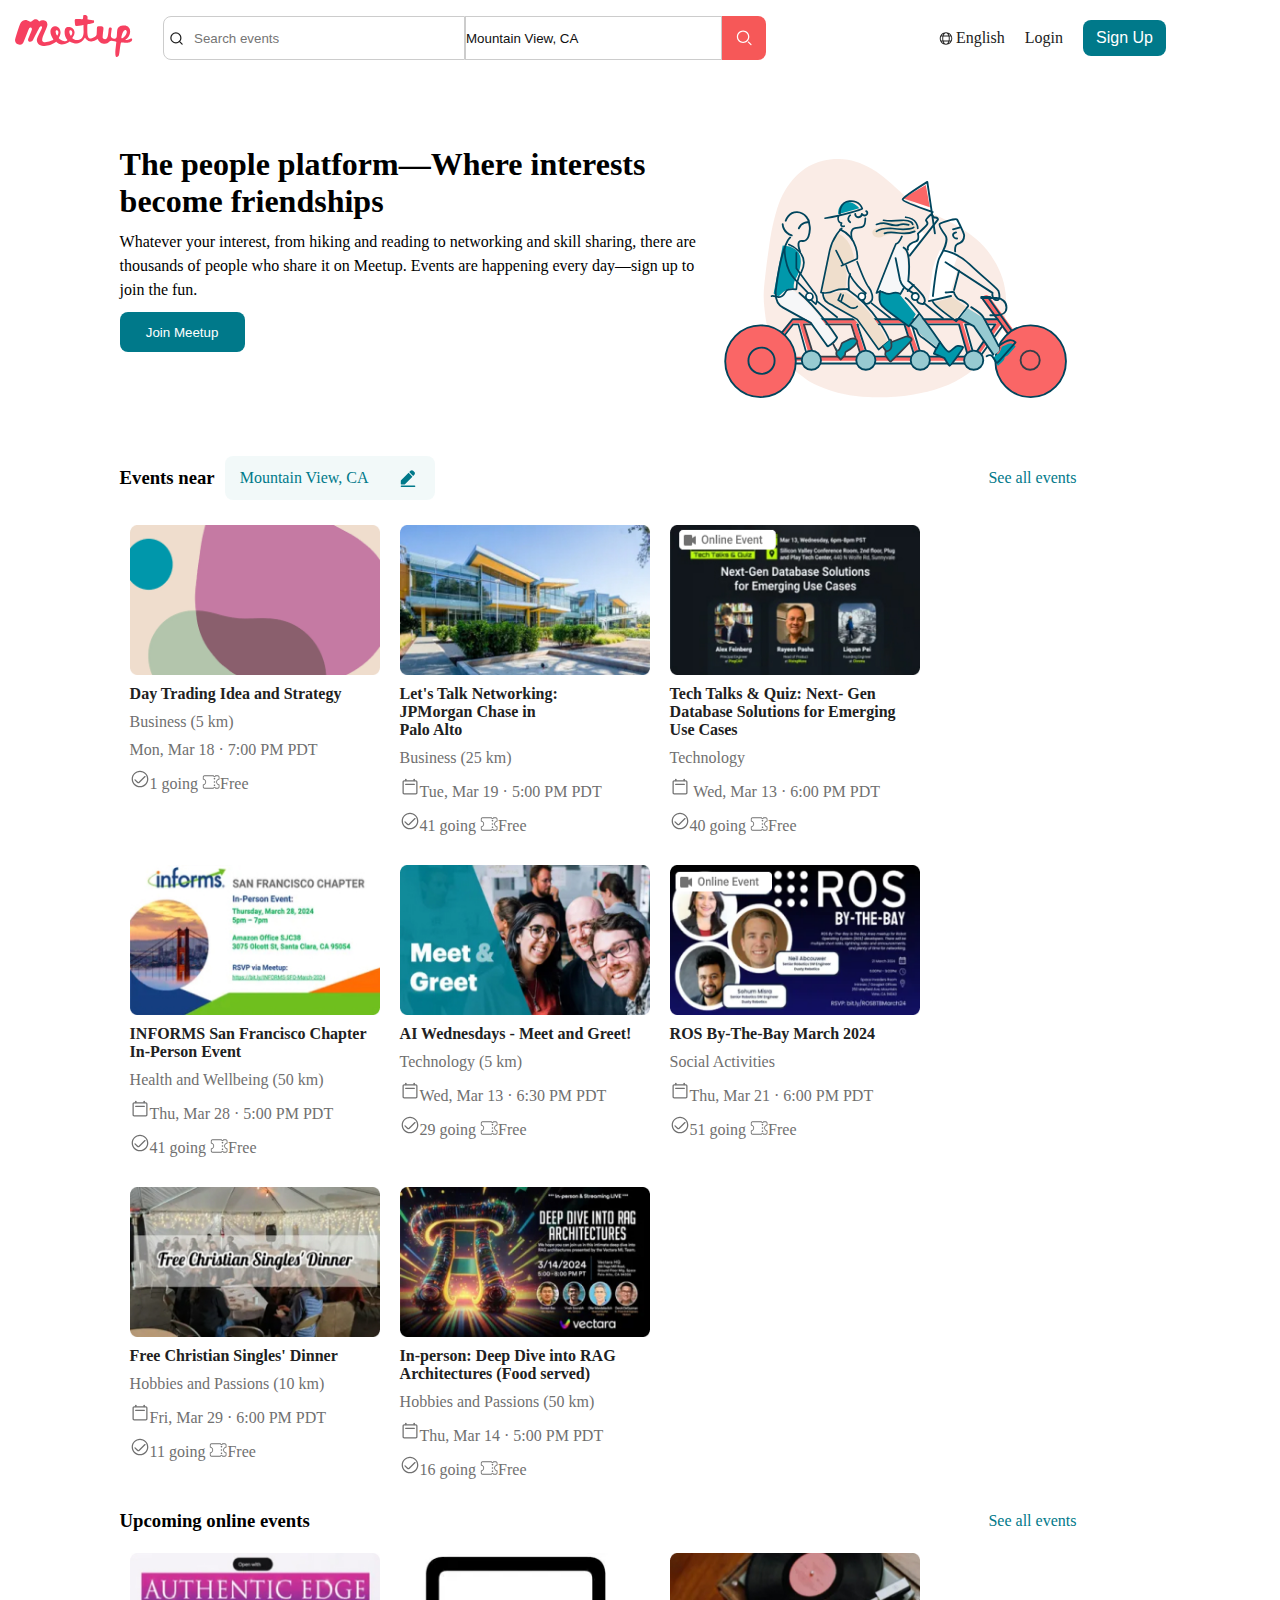
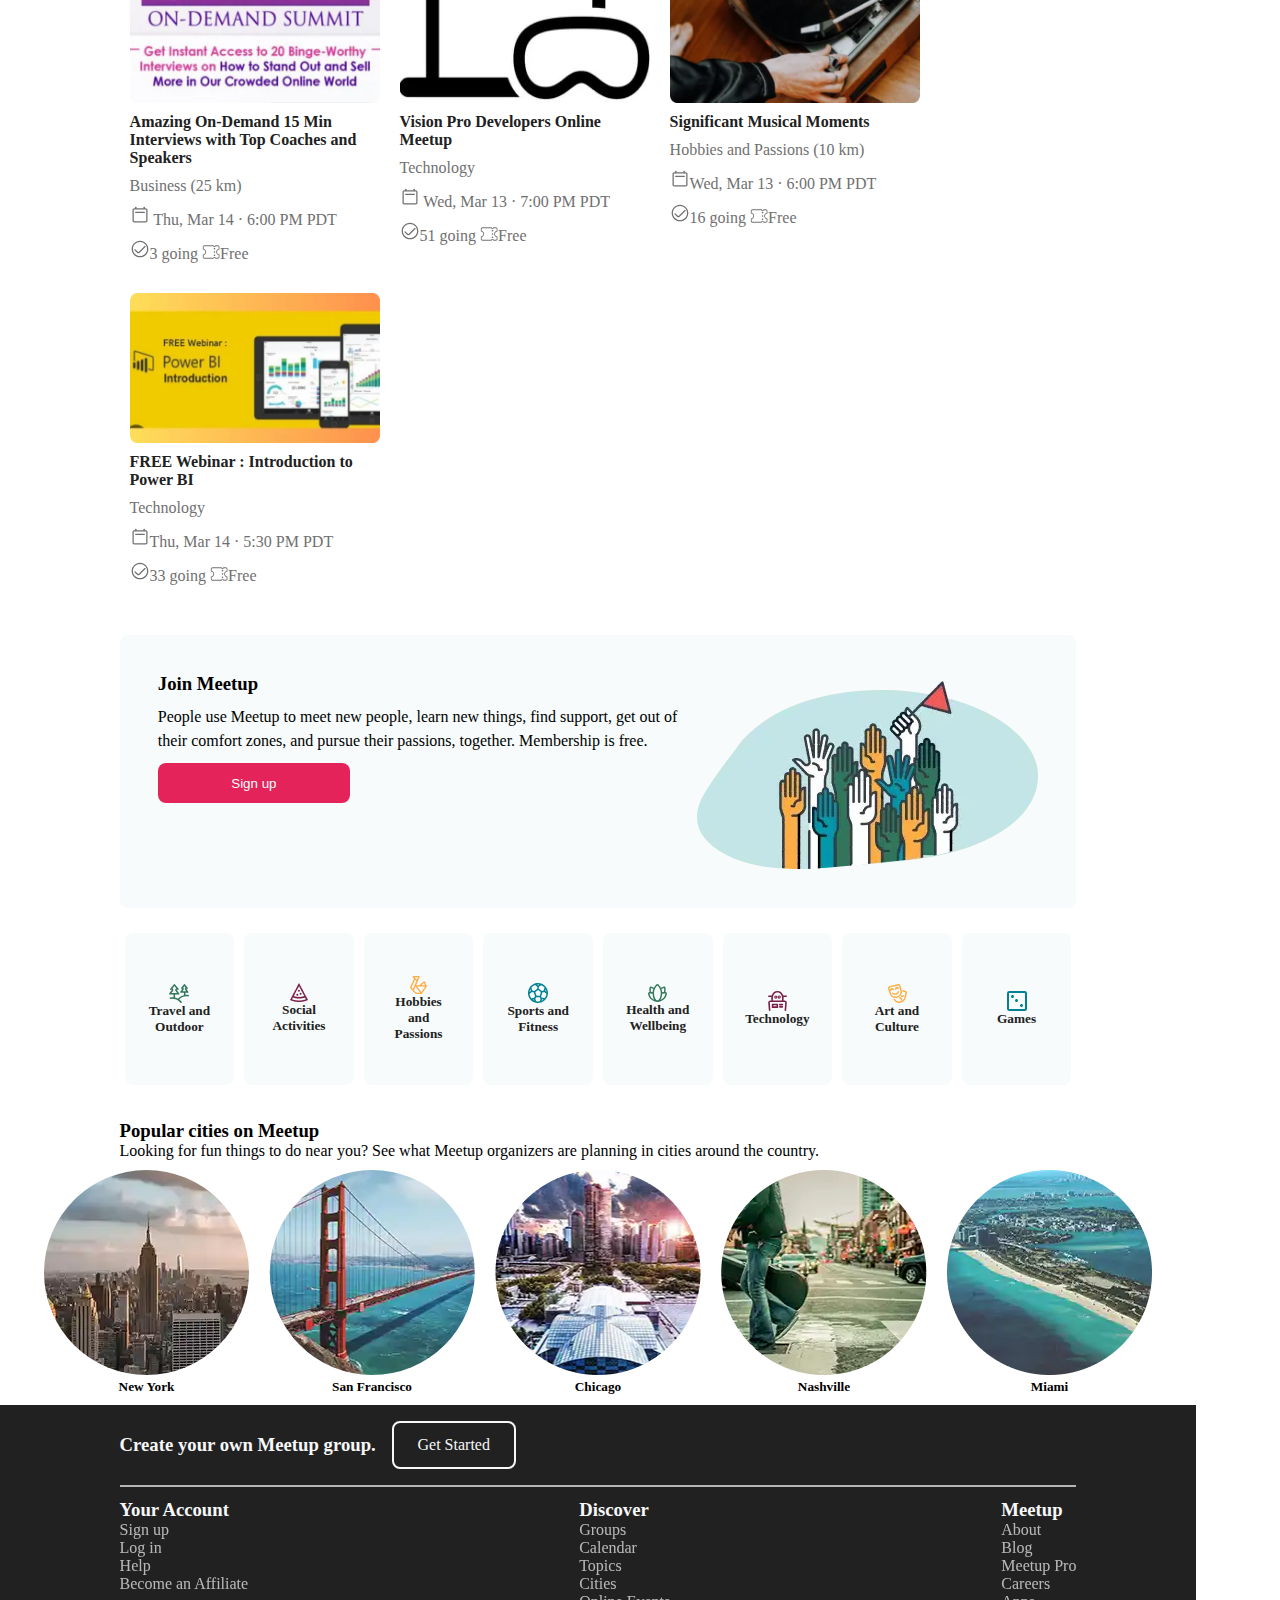
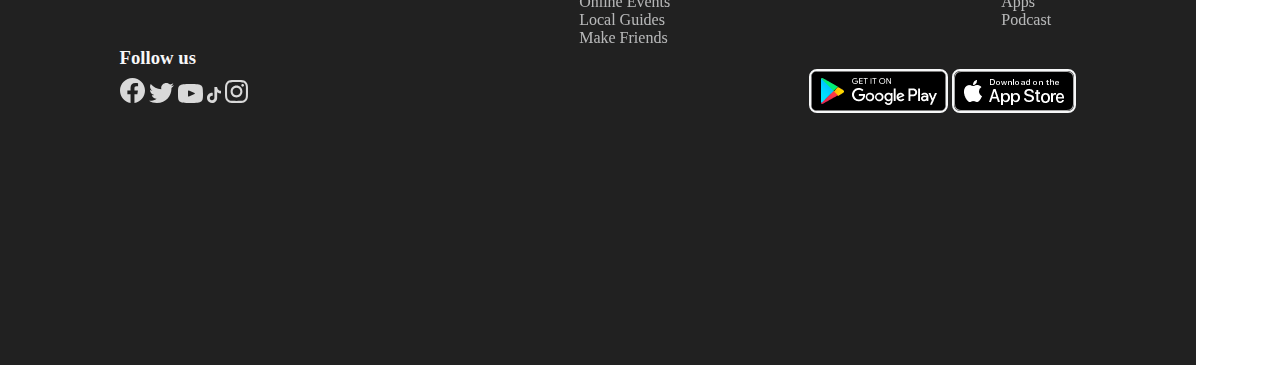
==== commit 5f77f1b8: "16.07 commit" ====
--- a/index.html
+++ b/index.html
@@ -432,6 +432,39 @@
           <h5>Games</h5>
         </div>
       </div>
+
+      <div class="popularCities">
+        <h3>Popular cities on Meetup</h3>
+        <p>
+          Looking for fun things to do near you? See what Meetup organizers are
+          planning in cities around the country.
+        </p>
+        <div class="popularCitiesImg">
+          <div class="popularCitiesImgItem">
+            <img src="./assets/event_img/Link → new_york.webp.svg" alt="" />
+            <h5>New York</h5>
+          </div>
+          <div class="popularCitiesImgItem">
+            <img
+              src="./assets/event_img/Link → san_francisco.webp.svg"
+              alt=""
+            />
+            <h5>San Francisco</h5>
+          </div>
+          <div class="popularCitiesImgItem">
+            <img src="./assets/event_img/Link → chicago.webp.png" alt="" />
+            <h5>Chicago</h5>
+          </div>
+          <div class="popularCitiesImgItem">
+            <img src="./assets/event_img/Link → nashville.webp.png" alt="" />
+            <h5>Nashville</h5>
+          </div>
+          <div class="popularCitiesImgItem">
+            <img src="./assets/event_img/Link → miami.webp.png" alt="" />
+            <h5>Miami</h5>
+          </div>
+        </div>
+      </div>
     </main>
 
     <footer>
--- a/styles/style.css
+++ b/styles/style.css
@@ -396,6 +396,23 @@
   padding: 20px;
 }
 
+.popularCities {
+  display: flex;
+  flex-direction: column;
+  justify-content: center;
+}
+
+.popularCitiesImg {
+  display: flex;
+  justify-content: center;
+  align-items: center;
+  text-align: center;
+}
+
+.popularCitiesImgItem {
+  margin: 10px 10px;
+}
+
 footer {
   display: flex;
   flex-direction: column;
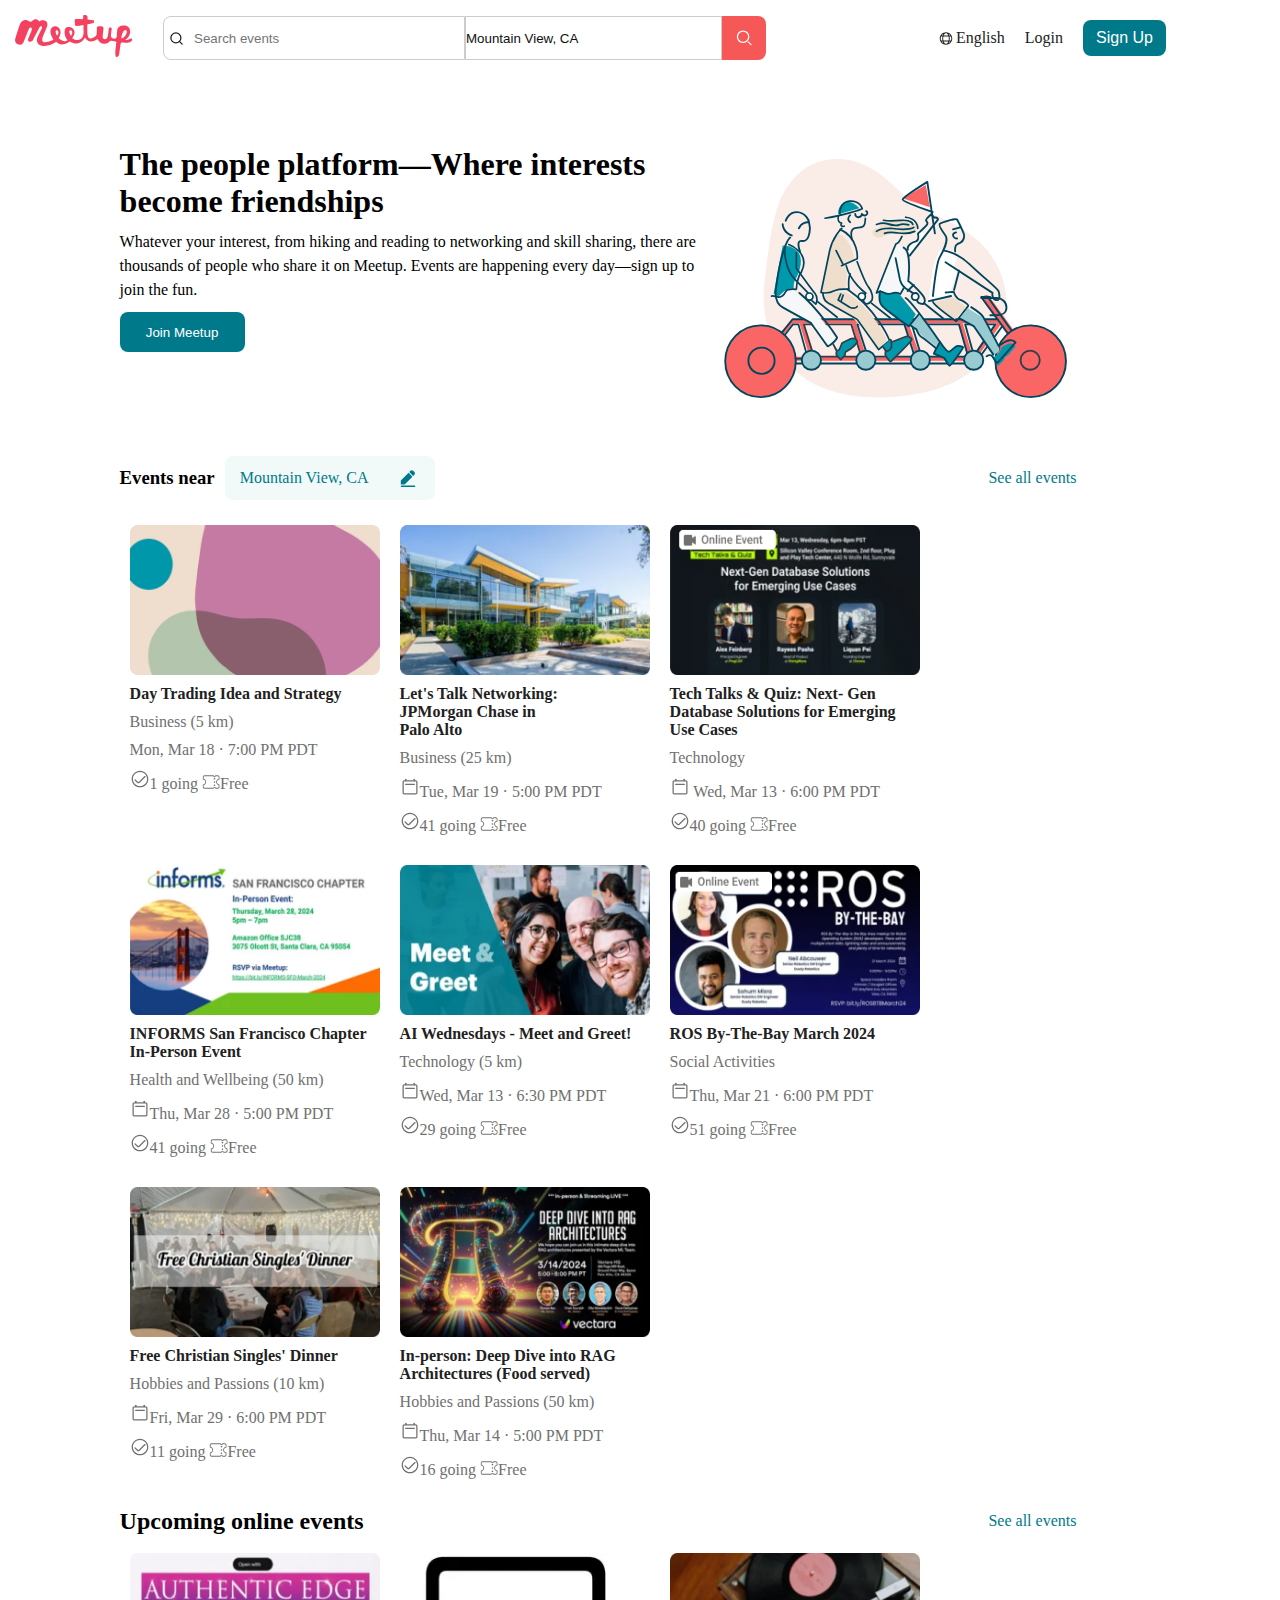
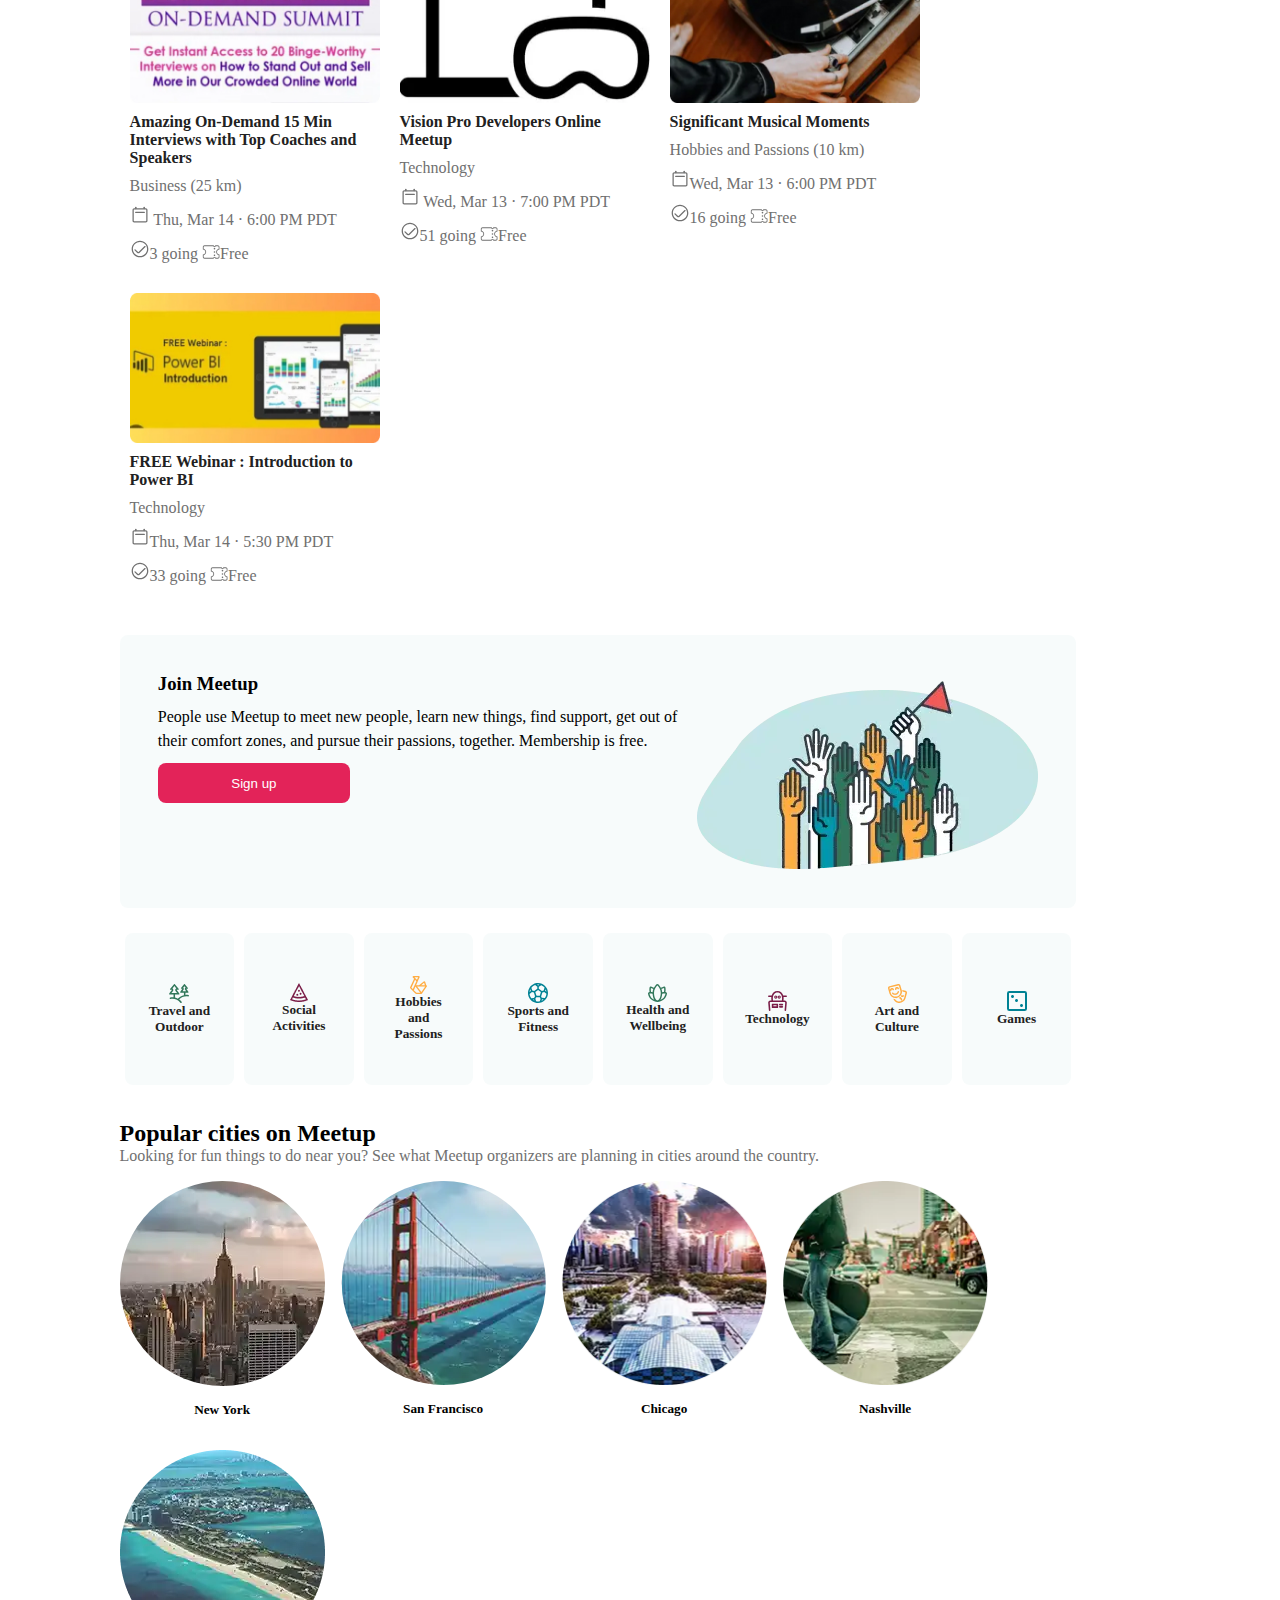
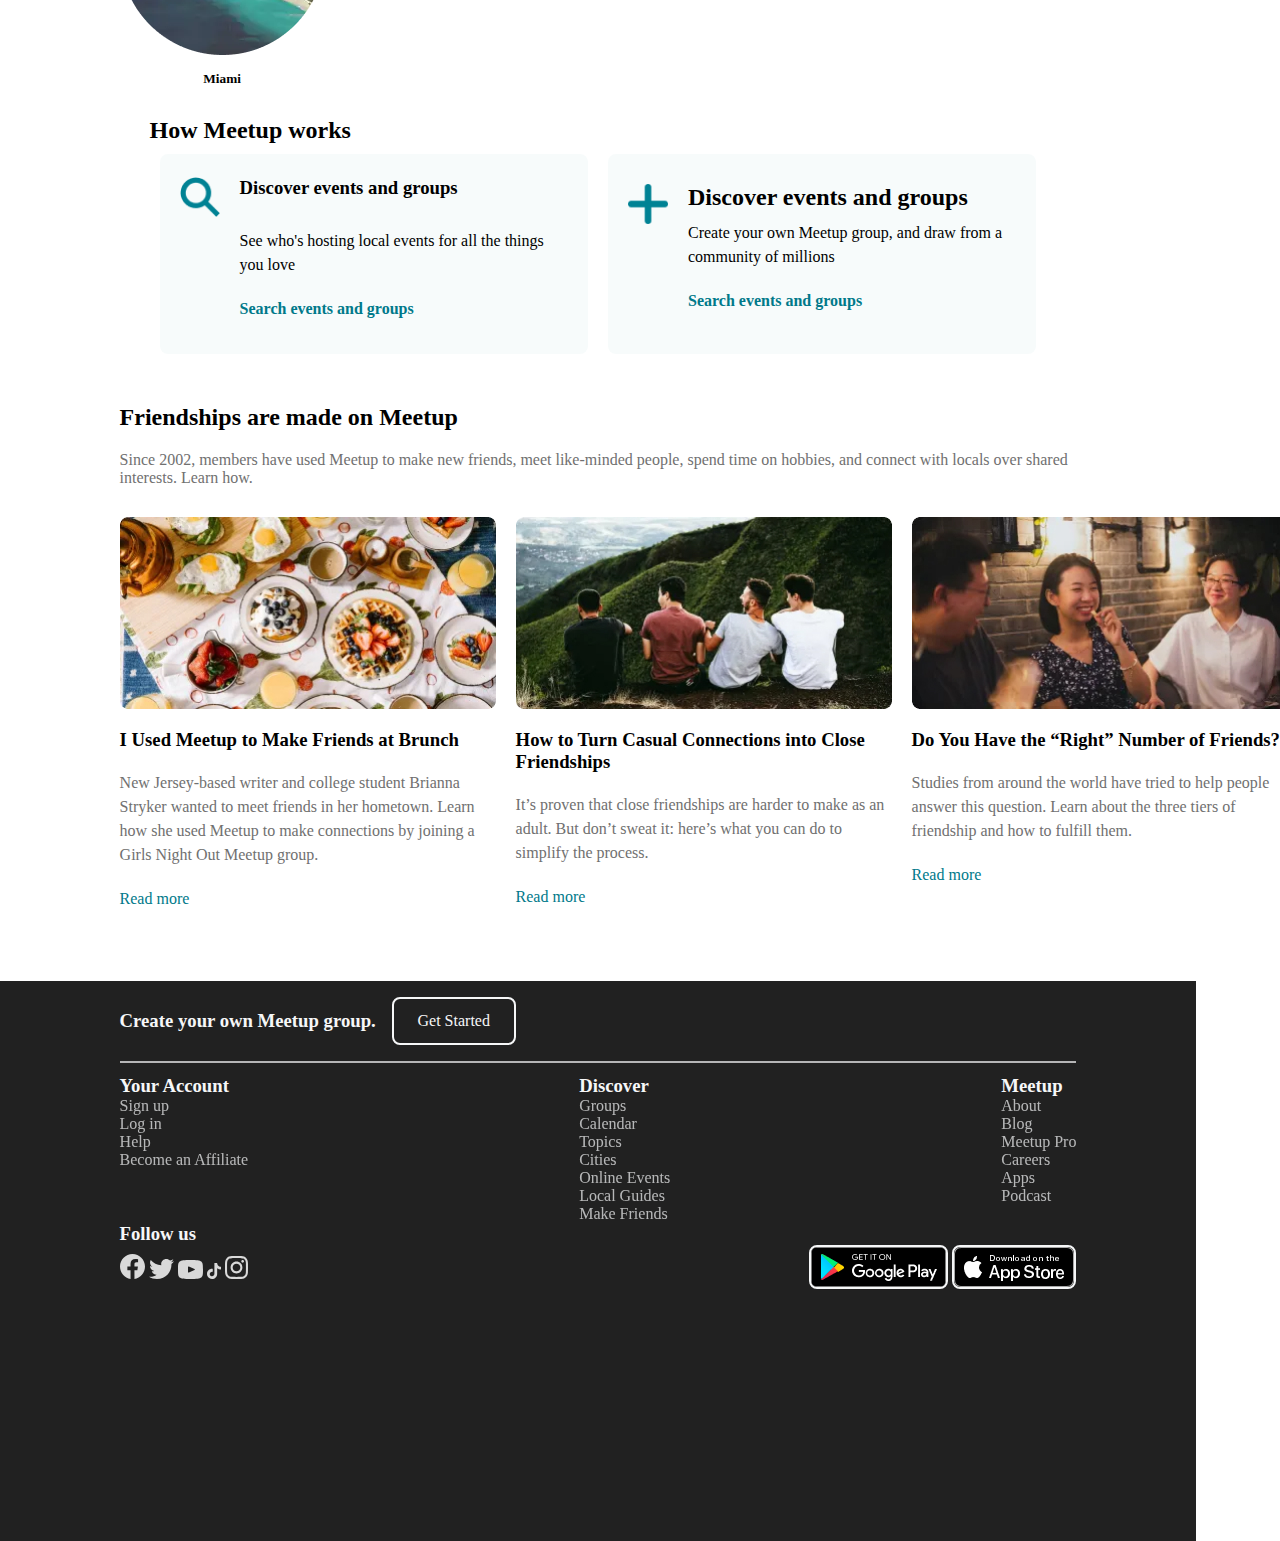
==== commit aa483762: "first page done" ====
--- a/index.html
+++ b/index.html
@@ -280,7 +280,7 @@
         </div>
         <div class="onlineEvents">
           <div class="headerOnlineEvents">
-            <h3>Upcoming online events</h3>
+            <h2>Upcoming online events</h2>
             <p>See all events</p>
           </div>
           <div class="allOnlineEvents">
@@ -434,7 +434,7 @@
       </div>
 
       <div class="popularCities">
-        <h3>Popular cities on Meetup</h3>
+        <h2>Popular cities on Meetup</h2>
         <p>
           Looking for fun things to do near you? See what Meetup organizers are
           planning in cities around the country.
@@ -462,6 +462,82 @@
           <div class="popularCitiesImgItem">
             <img src="./assets/event_img/Link → miami.webp.png" alt="" />
             <h5>Miami</h5>
+          </div>
+        </div>
+      </div>
+
+      <div class="howMeetupWorks">
+        <h2>How Meetup works</h2>
+        <div class="howMeetupWorksItem">
+          <div class="howMeetupWorksItemLeft">
+            <div>
+              <div>
+                <img src="./assets/icons/search.svg.png" alt="" />
+              </div>
+              <div class="howMeetupWorksItemFlex">
+                <h3>Discover events and groups</h3>
+                <p>
+                  See who's hosting local events for all the things you love
+                </p>
+                <p class="pTeal">Search events and groups</p>
+              </div>
+            </div>
+          </div>
+          <div class="howMeetupWorksItemRight">
+            <div>
+              <div>
+                <img src="./assets/icons/plus.svg.png" alt="" />
+              </div>
+              <div class="howMeetupWorksItemFlex">
+                <h2>Discover events and groups</h2>
+                <p>
+                  Create your own Meetup group, and draw from a community of
+                  millions
+                </p>
+                <p class="pTeal">Search events and groups</p>
+              </div>
+            </div>
+          </div>
+        </div>
+      </div>
+
+      <div class="Friendships">
+        <h2>Friendships are made on Meetup</h2>
+        <p style="color: rgba(112, 112, 112, 1)">
+          Since 2002, members have used Meetup to make new friends, meet
+          like-minded people, spend time on hobbies, and connect with locals
+          over shared interests. Learn how.
+        </p>
+        <div class="FriendshipsFlex">
+          <div>
+            <img src="./assets/event_img/friendships_branch.jpg" alt="" />
+            <h3>I Used Meetup to Make Friends at Brunch</h3>
+            <p class="colorGray">
+              New Jersey-based writer and college student Brianna Stryker wanted
+              to meet friends in her hometown. Learn how she used Meetup to make
+              connections by joining a Girls Night Out Meetup group.
+            </p>
+            <p class="colorTeal">Read more</p>
+          </div>
+          <div>
+            <img src="./assets/event_img/friendships_connections.jpg" alt="" />
+            <h3>How to Turn Casual Connections into Close Friendships</h3>
+            <p class="colorGray">
+              It’s proven that close friendships are harder to make as an adult.
+              But don’t sweat it: here’s what you can do to simplify the
+              process.
+            </p>
+            <p class="colorTeal">Read more</p>
+          </div>
+          <div>
+            <img src="./assets/event_img/friendships_right.jpg" alt="" />
+            <h3>Do You Have the “Right” Number of Friends?</h3>
+            <p class="colorGray">
+              Studies from around the world have tried to help people answer
+              this question. Learn about the three tiers of friendship and how
+              to fulfill them.
+            </p>
+            <p class="colorTeal">Read more</p>
           </div>
         </div>
       </div>
--- a/styles/style.css
+++ b/styles/style.css
@@ -1,3 +1,4 @@
+@charset "UTF-8";
 html {
   display: flex;
   box-sizing: border-box;
@@ -404,13 +405,132 @@
 
 .popularCitiesImg {
   display: flex;
+  gap: 16px;
+  align-items: center;
+  flex-wrap: wrap;
+}
+
+.popularCitiesImgItem {
+  display: flex;
+  flex-direction: column;
   justify-content: center;
   align-items: center;
-  text-align: center;
-}
-
-.popularCitiesImgItem {
-  margin: 10px 10px;
+  gap: 16px;
+  max-width: -moz-max-content;
+  max-width: max-content;
+  padding-top: 16px;
+}
+
+.popularCitiesImgItem img {
+  max-width: 205px;
+  max-height: 205px;
+}
+
+.popularCities h3 p div {
+  margin: 200px;
+}
+
+.popularCities p {
+  color: rgb(112, 112, 112);
+}
+
+.popularCitiesImg {
+  display: flex;
+  gap: 16px;
+  align-items: center;
+  flex-wrap: wrap;
+}
+
+.howMeetupWorks {
+  display: flex;
+  flex-direction: column;
+  margin: 30px;
+}
+
+.howMeetupWorks h3 {
+  margin-bottom: 20px;
+}
+
+.howMeetupWorksItem {
+  display: flex;
+}
+
+.howMeetupWorksItemLeft,
+.howMeetupWorksItemRight {
+  display: flex;
+  flex-direction: column;
+  justify-content: center;
+  align-items: center;
+  width: 580px;
+  height: 160px;
+  background-color: rgba(151, 202, 209, 0.08);
+  border-radius: 8px;
+  margin: 10px;
+  padding: 20px;
+}
+
+.howMeetupWorksItemLeft div,
+.howMeetupWorksItemRight div {
+  display: flex;
+}
+
+.howMeetupWorksItemLeft div div img,
+.howMeetupWorksItemRight div div img {
+  max-width: 40px;
+  max-height: 40px;
+}
+
+.pTeal {
+  color: rgb(0, 121, 138);
+  font-weight: bold;
+  cursor: pointer;
+}
+
+.howMeetupWorksItemFlex,
+.howMeetupWorksItemFlex {
+  display: flex;
+  flex-direction: column;
+  margin-left: 20px;
+}
+
+.Friendships {
+  display: flex;
+  flex-direction: column;
+}
+
+.Friendships h2,
+.Friendships p,
+.Friendships .FriendshipsFlex {
+  margin-top: 10px;
+  margin-bottom: 10px;
+}
+
+.FriendshipsFlex {
+  display: flex;
+  justify-content: space-between;
+  gap: 20px; /* Расстояние между элементами */
+  margin-top: 20px;
+}
+
+.FriendshipsFlex div {
+  display: flex;
+  flex-direction: column;
+}
+
+.FriendshipsFlex div img,
+.FriendshipsFlex div h3,
+.FriendshipsFlex div p,
+.FriendshipsFlex div p p {
+  margin-top: 10px;
+  margin-bottom: 10px;
+}
+
+.colorGray {
+  color: rgb(112, 112, 112);
+}
+
+.colorTeal {
+  color: rgb(0, 121, 138);
 }
 
 footer {
@@ -421,6 +541,7 @@
   background-color: rgb(33, 33, 33);
   padding-left: 10%;
   padding-right: 10%;
+  margin-top: 50px;
 }
 
 .headerFooter {
